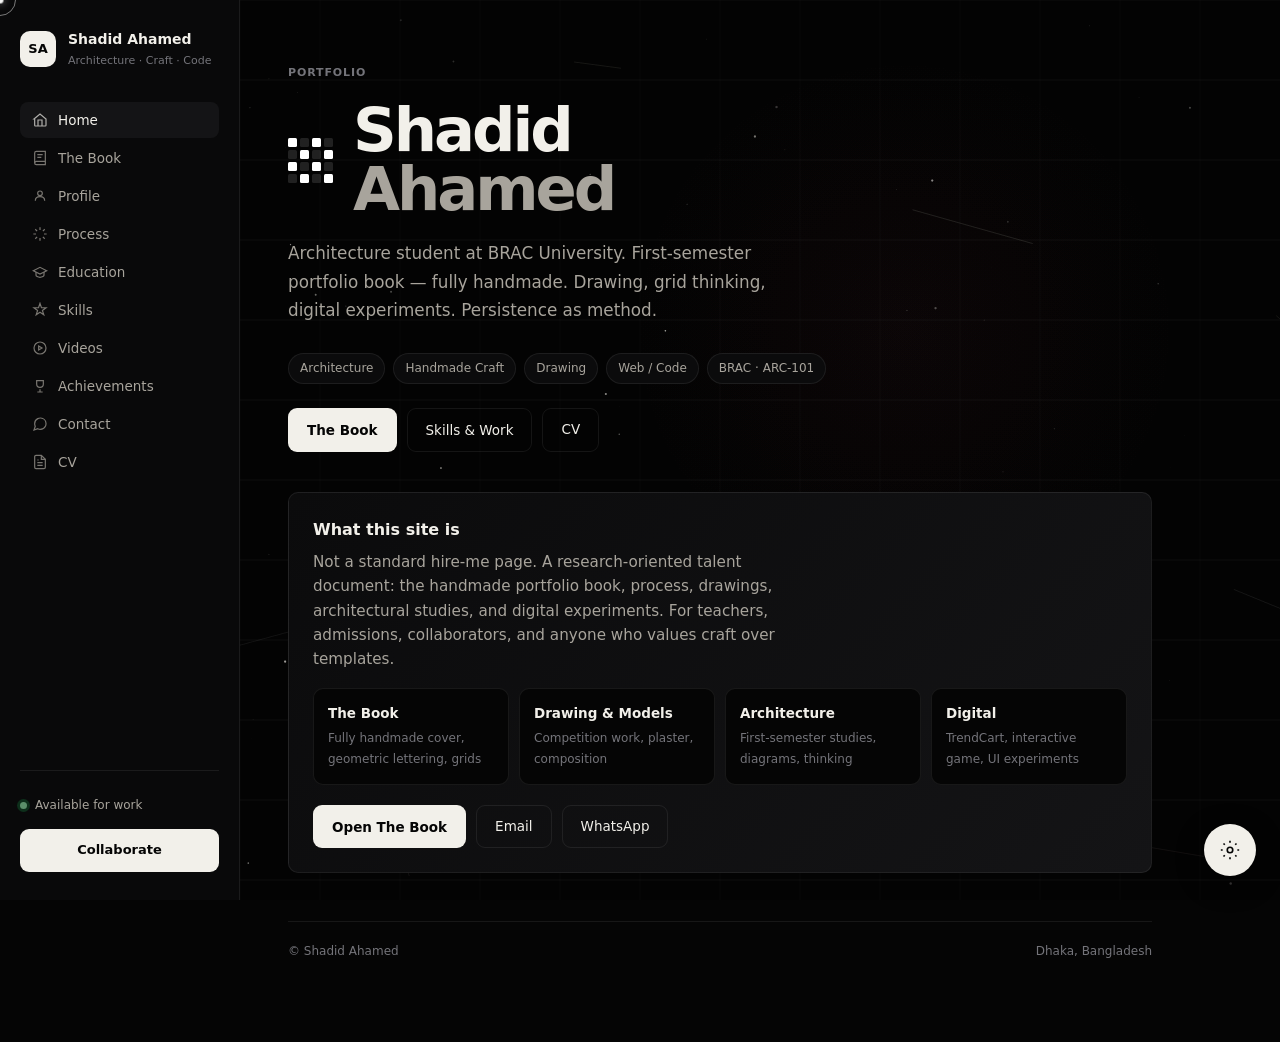
==== index-single.html @ 8596faf6 "Create index-single.html" ====
<!DOCTYPE html>
<html lang="en">
<head>
<meta charset="UTF-8">
<meta name="viewport" content="width=device-width, initial-scale=1.0">
<meta name="description" content="Shadid Ahamed — Architecture student at BRAC University. Handmade first-semester portfolio book, drawing, geometric craft, digital experiments. Research-oriented talent document.">
<meta name="theme-color" content="#050505">
<meta name="author" content="Shadid Ahamed">
<meta name="keywords" content="Shadid Ahamed, Architecture, BRAC University, Portfolio, Handmade, Drawing, ARC-101">
<meta property="og:title" content="Shadid Ahamed — Architecture · Craft · Code">
<meta property="og:description" content="Handmade portfolio book, geometric lettering, architectural studies and digital experiments. First-semester architecture student at BRAC.">
<meta property="og:type" content="website">
<meta property="og:image" content="images/book-01-cover-clean.jpg">
<meta name="twitter:card" content="summary_large_image">
<link rel="icon" href="[data-uri]" type="image/svg+xml">
<link rel="apple-touch-icon" href="[data-uri]">
<title>Shadid Ahamed — Architecture · Craft · Code</title>
<style>
:root {
  --bg: #050505;
  --bg-2: #0b0b0c;
  --bg-3: #141416;
  --border: rgba(242,240,234,0.08);
  --border-hover: rgba(242,240,234,0.18);
  --text: #f2f0ea;
  --muted: #a8a49c;
  --dim: #74747a;
  --green: #5a8f6a;
  --maroon: #6b2c36;
  --maroon-soft: rgba(107,44,54,0.4);
  --silver: #c8c4bc;
  --offwhite: #d8d0c5;
  --radius: 10px;
  --font: "Inter", system-ui, -apple-system, "Segoe UI", Roboto, sans-serif;
  --mono: ui-monospace, "SF Mono", Menlo, Consolas, monospace;
}
*, *::before, *::after { box-sizing: border-box; margin: 0; padding: 0; }
html { scroll-behavior: smooth; }
body {
  font-family: var(--font);
  background: var(--bg);
  color: var(--text);
  line-height: 1.6;
  min-height: 100vh;
  overflow-x: hidden;
  cursor: none;
}
body.touch-device { cursor: auto; }
body.touch-device * { cursor: auto !important; }
a { color: inherit; text-decoration: none; }
img { max-width: 100%; display: block; }
button { font-family: inherit; cursor: pointer; border: none; background: none; color: inherit; }

/* Custom cursor */
.cursor-dot {
  position: fixed; width: 7px; height: 7px;
  background: #fff; border-radius: 50%;
  pointer-events: none; z-index: 99999;
  transform: translate(-50%, -50%);
  transition: width 0.2s, height 0.2s;
  box-shadow: 0 0 8px rgba(255,255,255,0.5);
  mix-blend-mode: difference;
}
.cursor-ring {
  position: fixed; width: 32px; height: 32px;
  border: 1.5px solid rgba(255,255,255,0.65);
  border-radius: 50%;
  pointer-events: none; z-index: 99998;
  transform: translate(-50%, -50%);
  transition: width 0.25s, height 0.25s, opacity 0.25s;
  opacity: 0.7;
}
body.hovering .cursor-dot { width: 12px; height: 12px; }
body.hovering .cursor-ring { width: 48px; height: 48px; opacity: 1; }
body.touch-device .cursor-dot,
body.touch-device .cursor-ring { display: none !important; }

/* Subtle space background */
#space-canvas {
  position: fixed; inset: 0;
  width: 100%; height: 100%;
  z-index: 0; pointer-events: none;
}

.shell {
  position: relative; z-index: 1;
  display: grid;
  grid-template-columns: 240px 1fr;
  min-height: 100vh;
}
@media (max-width: 900px) {
  .shell { grid-template-columns: 1fr; }
}

.sidebar {
  position: sticky; top: 0; height: 100vh;
  padding: 28px 20px;
  border-right: 1px solid var(--border);
  background: rgba(10,10,11,0.95);
  backdrop-filter: blur(12px);
  display: flex; flex-direction: column; z-index: 200;
  pointer-events: auto;
}
.sidebar * { pointer-events: auto; }
@media (max-width: 900px) {
  .sidebar {
    position: fixed; inset: 0 auto 0 0;
    width: min(280px, 85vw);
    transform: translateX(-100%);
    transition: transform 0.3s ease;
    box-shadow: 20px 0 40px rgba(0,0,0,0.4);
  }
  .sidebar.open { transform: translateX(0); }
}
.brand { display: flex; align-items: center; gap: 12px; margin-bottom: 32px; }
.brand-mark {
  width: 36px; height: 36px; border-radius: 10px;
  background: var(--text); color: var(--bg);
  font-weight: 700; font-size: 13px;
  display: flex; align-items: center; justify-content: center;
}
.brand-text { font-size: 14px; font-weight: 600; }
.brand-sub { font-size: 11px; color: var(--dim); margin-top: 2px; }

.nav { display: flex; flex-direction: column; gap: 2px; flex: 1; }
.nav button {
  text-align: left; padding: 10px 12px; border-radius: 8px;
  font-size: 13.5px; color: var(--muted);
  display: flex; align-items: center; gap: 10px;
  transition: background 0.2s, color 0.2s, box-shadow 0.25s;
  cursor: pointer;
  width: 100%;
  pointer-events: auto;
  position: relative;
  z-index: 2;
}
.nav button:hover {
  background: var(--bg-3); color: var(--text);
  box-shadow: 0 0 20px rgba(255,255,255,0.08), inset 0 0 12px rgba(255,255,255,0.03);
}
.nav button.active { background: var(--bg-3); color: var(--text); font-weight: 500; }
.nav button svg { width: 16px; height: 16px; opacity: 0.7; flex-shrink: 0; pointer-events: none; }

.sidebar-footer { margin-top: auto; padding-top: 20px; border-top: 1px solid var(--border); }
.status-pill {
  display: inline-flex; align-items: center; gap: 8px;
  font-size: 12px; color: var(--muted); margin-bottom: 14px;
}
.status-dot {
  width: 7px; height: 7px; border-radius: 50%;
  background: var(--green);
  box-shadow: 0 0 0 3px rgba(34,197,94,0.2);
  animation: pulse 2s infinite;
}
@keyframes pulse {
  0%, 100% { box-shadow: 0 0 0 3px rgba(34,197,94,0.2); }
  50% { box-shadow: 0 0 0 5px rgba(34,197,94,0.1); }
}
.hire-btn {
  display: block; width: 100%; text-align: center;
  padding: 11px 14px; border-radius: 9px;
  background: var(--text); color: var(--bg);
  font-size: 13px; font-weight: 600;
  transition: opacity 0.15s, transform 0.15s;
}
.hire-btn:hover { opacity: 0.9; transform: translateY(-1px); }

.menu-toggle {
  display: none; position: fixed; top: 16px; left: 16px; z-index: 60;
  width: 42px; height: 42px; border-radius: 10px;
  background: var(--bg-2); border: 1px solid var(--border);
  align-items: center; justify-content: center;
}
@media (max-width: 900px) { .menu-toggle { display: flex; } }
.overlay {
  display: none; position: fixed; inset: 0;
  background: rgba(0,0,0,0.5); z-index: 40;
}
.overlay.show { display: block; }

.main {
  min-height: 100vh;
  padding: 40px 48px 80px;
  max-width: 960px;
}
@media (max-width: 900px) { .main { padding: 72px 20px 100px; } }

.view { display: none; animation: fadeIn 0.35s ease; }
.view.active { display: block; }
@keyframes fadeIn {
  from { opacity: 0; transform: translateY(8px); }
  to { opacity: 1; transform: translateY(0); }
}

h1 {
  font-size: clamp(2rem, 5vw, 2.75rem);
  font-weight: 700; letter-spacing: -0.04em;
  line-height: 1.15; margin-bottom: 12px;
}
h2 { font-size: 1.35rem; font-weight: 600; letter-spacing: -0.02em; margin-bottom: 8px; }
h3 { font-size: 1rem; font-weight: 600; margin-bottom: 6px; }
.lead {
  font-size: 1.05rem; color: var(--muted);
  max-width: 520px; margin-bottom: 28px; line-height: 1.7;
}
.section-label {
  font-size: 11px; font-weight: 600; letter-spacing: 0.08em;
  text-transform: uppercase; color: var(--dim); margin-bottom: 20px;
}

.card {
  background: var(--bg-2); border: 1px solid var(--border);
  border-radius: var(--radius); padding: 20px;
  transition: border-color 0.25s, box-shadow 0.25s;
}
.card:hover {
  border-color: var(--border-hover);
  box-shadow: 0 0 24px rgba(255,255,255,0.07), 0 8px 28px rgba(0,0,0,0.4);
}

.btn {
  display: inline-flex; align-items: center; gap: 8px;
  padding: 10px 18px; border-radius: 9px; font-size: 13.5px; font-weight: 500;
  border: 1px solid var(--border); background: transparent; color: var(--text);
  transition: background 0.15s, border-color 0.15s, transform 0.15s;
}
.btn:hover { background: var(--bg-3); border-color: var(--border-hover); }
.btn-primary {
  background: var(--text); color: var(--bg); border-color: transparent; font-weight: 600;
}
.btn-primary:hover { opacity: 0.92; background: var(--text); transform: translateY(-1px); }
.btn-row { display: flex; flex-wrap: wrap; gap: 10px; margin-top: 20px; }

/* HOME — stacked name with squares/grid */
.home-hero { padding-top: 24px; }
.name-block {
  display: grid;
  grid-template-columns: auto 1fr;
  gap: 0 20px;
  align-items: center;
  margin-bottom: 20px;
  max-width: 520px;
}
.name-grid {
  display: grid;
  grid-template-columns: repeat(4, 9px);
  grid-template-rows: repeat(4, 9px);
  gap: 3px;
  flex-shrink: 0;
}
.name-grid span {
  background: rgba(255,255,255,0.12);
  border-radius: 1.5px;
}
.name-grid span.on { background: #fff; }
.name-grid span.mid { background: rgba(255,255,255,0.45); }
.name-stack h1 {
  font-size: clamp(2.6rem, 7vw, 3.8rem);
  font-weight: 800;
  letter-spacing: -0.05em;
  line-height: 0.95;
  margin: 0;
}
.name-stack .line-1 { display: block; }
.name-stack .line-2 {
  display: block;
  color: var(--muted);
  font-weight: 700;
  margin-top: 2px;
}
.home-meta { display: flex; flex-wrap: wrap; gap: 8px; margin-bottom: 24px; }
.chip {
  font-size: 12px; padding: 5px 11px; border-radius: 999px;
  border: 1px solid var(--border); color: var(--muted); background: var(--bg-2);
}
.income-banner {
  margin-top: 40px; padding: 24px; border-radius: var(--radius);
  border: 1px solid var(--border);
  background: linear-gradient(135deg, var(--bg-2), var(--bg-3));
}
.income-banner h3 { margin-bottom: 8px; }
.income-banner p { color: var(--muted); font-size: 0.95rem; margin-bottom: 16px; max-width: 480px; }
.services {
  display: grid; grid-template-columns: repeat(auto-fill, minmax(180px, 1fr));
  gap: 10px; margin-top: 16px;
}
.service-item {
  padding: 14px; border-radius: 10px; border: 1px solid var(--border);
  background: var(--bg); font-size: 13px;
}
.service-item strong { display: block; margin-bottom: 4px; font-size: 13.5px; }
.service-item span { color: var(--dim); font-size: 12px; }

/* Profile */
.profile-layout {
  display: grid; grid-template-columns: 200px 1fr; gap: 36px; align-items: start;
}
@media (max-width: 700px) { .profile-layout { grid-template-columns: 1fr; } }
.avatar {
  width: 180px; aspect-ratio: 1; border-radius: 50%; object-fit: cover;
  border: 2px solid var(--border); background: var(--bg-3);
}
.profile-tags { display: flex; flex-wrap: wrap; gap: 8px; margin: 16px 0; }
.tag {
  font-size: 12px; padding: 4px 10px; border-radius: 6px;
  background: var(--bg-3); color: var(--muted); border: 1px solid var(--border);
}

/* Education — one image each */
.timeline { position: relative; padding-left: 24px; }
.timeline::before {
  content: ""; position: absolute; left: 5px; top: 8px; bottom: 8px;
  width: 1px; background: var(--border);
}
.tl-item { position: relative; margin-bottom: 28px; }
.tl-item::before {
  content: ""; position: absolute; left: -24px; top: 8px;
  width: 11px; height: 11px; border-radius: 50%;
  background: var(--text); border: 2px solid var(--bg);
  box-shadow: 0 0 0 1px var(--border);
}
.tl-card {
  background: var(--bg-2); border: 1px solid var(--border);
  border-radius: var(--radius); padding: 18px 20px;
  display: grid; grid-template-columns: 1fr 140px; gap: 16px; align-items: start;
  transition: border-color 0.25s, box-shadow 0.25s;
}
.tl-card:hover {
  border-color: var(--border-hover);
  box-shadow: 0 0 24px rgba(255,255,255,0.07), 0 10px 30px rgba(0,0,0,0.4);
}
@media (max-width: 560px) {
  .tl-card { grid-template-columns: 1fr; }
}
.tl-card .when { font-size: 12px; color: var(--dim); margin-bottom: 6px; font-family: var(--mono); }
.tl-card .result {
  display: inline-block; margin-top: 8px; font-size: 12px; padding: 3px 9px;
  border-radius: 5px; background: rgba(34,197,94,0.12); color: var(--green);
  border: 1px solid rgba(34,197,94,0.25);
}
.tl-thumb {
  width: 100%; aspect-ratio: 4/3; object-fit: cover; border-radius: 8px;
  border: 1px solid var(--border); cursor: pointer; background: var(--bg-3);
}

/* Skills — light 3D */
.skill-grid {
  display: grid; grid-template-columns: repeat(auto-fill, minmax(220px, 1fr)); gap: 14px;
}
.skill-card {
  background: var(--bg-2); border: 1px solid var(--border);
  border-radius: var(--radius); padding: 18px; cursor: pointer; text-align: left;
  transition: transform 0.3s cubic-bezier(0.23,1,0.32,1), box-shadow 0.3s, border-color 0.2s;
  box-shadow: 0 8px 24px rgba(0,0,0,0.35);
  transform-style: preserve-3d;
}
.skill-card:hover {
  transform: translateY(-6px) rotateX(3deg) rotateY(-2deg);
  border-color: rgba(255,255,255,0.28);
  box-shadow:
    0 18px 40px rgba(0,0,0,0.5),
    0 0 28px rgba(255,255,255,0.1),
    0 0 60px rgba(255,255,255,0.04);
}
.skill-card h3 { font-size: 14px; margin-bottom: 4px; }
.skill-card p { font-size: 12.5px; color: var(--dim); line-height: 1.45; }

/* Modal + slider */
.modal-backdrop {
  position: fixed; inset: 0; background: rgba(0,0,0,0.8); z-index: 100;
  display: none; align-items: flex-start; justify-content: center;
  padding: 40px 20px; overflow-y: auto;
}
.modal-backdrop.open { display: flex; }
.modal {
  background: var(--bg-2); border: 1px solid var(--border);
  border-radius: 14px; max-width: 800px; width: 100%;
  padding: 28px 24px 32px; position: relative;
  animation: fadeIn 0.25s ease;
}
.modal-close {
  position: absolute; top: 14px; right: 14px; width: 36px; height: 36px;
  border-radius: 8px; border: 1px solid var(--border);
  display: flex; align-items: center; justify-content: center;
  font-size: 18px; color: var(--muted);
}
.modal-close:hover { background: var(--bg-3); color: var(--text); }
.modal h2 { padding-right: 40px; margin-bottom: 6px; }
.modal .sub { color: var(--dim); font-size: 13px; margin-bottom: 20px; }

/* Image slider */
.slider-wrap { position: relative; margin-bottom: 20px; }
.slider-track {
  display: flex; gap: 12px; overflow-x: auto; scroll-snap-type: x mandatory;
  padding-bottom: 8px; -webkit-overflow-scrolling: touch;
}
.slider-track::-webkit-scrollbar { height: 4px; }
.slider-track::-webkit-scrollbar-thumb { background: var(--border-hover); border-radius: 2px; }
.slider-item {
  flex: 0 0 min(200px, 70vw); scroll-snap-align: start;
  border-radius: 10px; overflow: hidden; border: 1px solid var(--border);
  cursor: pointer; background: var(--bg-3); aspect-ratio: 1;
  transition: border-color 0.2s, transform 0.2s;
}
.slider-item:hover { border-color: var(--border-hover); transform: scale(1.02); }
.slider-item.active { border-color: #fff; box-shadow: 0 0 0 1px #fff; }
.slider-item img { width: 100%; height: 100%; object-fit: cover; }

/* Detail: image left, text right */
.detail-split {
  display: grid; grid-template-columns: 1.2fr 1fr; gap: 20px; align-items: start;
  margin-top: 8px;
}
@media (max-width: 640px) {
  .detail-split { grid-template-columns: 1fr; }
}
.detail-img {
  border-radius: 12px; overflow: hidden; border: 1px solid var(--border);
  background: #000; aspect-ratio: 4/3;
}
.detail-img img { width: 100%; height: 100%; object-fit: contain; }
.detail-box {
  background: var(--bg); border: 1px solid var(--border);
  border-radius: 12px; padding: 18px 20px;
}
.detail-box h3 { font-size: 1.15rem; margin-bottom: 10px; }
.detail-box p { color: var(--muted); font-size: 0.92rem; line-height: 1.65; }

.writer-block { margin-bottom: 22px; padding-bottom: 18px; border-bottom: 1px solid var(--border); }
.writer-block:last-child { border-bottom: none; }
.writer-block h3 { font-size: 15px; margin-bottom: 8px; }
.writer-block ul { list-style: none; }
.writer-block li {
  font-size: 13.5px; color: var(--muted); padding-left: 14px;
  position: relative; margin-bottom: 4px;
}
.writer-block li::before { content: "–"; position: absolute; left: 0; color: var(--dim); }
.writer-note { font-size: 12.5px; color: var(--dim); font-style: italic; margin-top: 8px; }

/* Videos */
.video-grid {
  display: grid; grid-template-columns: repeat(auto-fill, minmax(280px, 1fr)); gap: 16px;
}
.video-card {
  background: var(--bg-2); border: 1px solid var(--border);
  border-radius: var(--radius); overflow: hidden;
}
.video-card .embed { aspect-ratio: 16/9; background: #000; }
.video-card iframe { width: 100%; height: 100%; border: 0; }
.video-card .info { padding: 14px 16px; }
.video-card h3 { font-size: 14px; margin-bottom: 8px; }

/* Achievements */
.ach-list { display: flex; flex-direction: column; gap: 10px; }
.ach-row {
  display: flex; align-items: center; gap: 14px;
  padding: 12px 14px; background: var(--bg-2);
  border: 1px solid var(--border); border-radius: 10px;
  transition: border-color 0.2s;
}
.ach-row:hover { border-color: var(--border-hover); }
.ach-thumb {
  width: 48px; height: 48px; border-radius: 8px; object-fit: cover;
  background: var(--bg-3); border: 1px solid var(--border); flex-shrink: 0;
}
.ach-row .name { flex: 1; font-size: 13.5px; }
.ach-row a {
  font-size: 12px; padding: 6px 12px; border-radius: 6px;
  border: 1px solid var(--border); color: var(--muted);
}
.ach-row a:hover { color: var(--text); border-color: var(--border-hover); }

/* Contact */
.contact-grid {
  display: grid; grid-template-columns: repeat(auto-fill, minmax(140px, 1fr));
  gap: 10px; margin-bottom: 32px;
}
.contact-link {
  display: flex; flex-direction: column; align-items: center; gap: 8px;
  padding: 18px 12px; background: var(--bg-2); border: 1px solid var(--border);
  border-radius: var(--radius); font-size: 12px; color: var(--muted);
  transition: border-color 0.2s, color 0.2s, transform 0.2s;
}
.contact-link:hover {
  border-color: var(--border-hover); color: var(--text); transform: translateY(-2px);
  box-shadow: 0 0 22px rgba(255,255,255,0.1), 0 8px 24px rgba(0,0,0,0.4);
}
.contact-link svg { width: 24px; height: 24px; }
.map-box {
  margin-top: 24px; border-radius: var(--radius); overflow: hidden;
  border: 1px solid var(--border); height: 260px; background: var(--bg-3);
}
.map-box iframe { width: 100%; height: 100%; border: 0; filter: grayscale(0.8) contrast(1.05); }

.cv-box {
  text-align: center; padding: 48px 24px; background: var(--bg-2);
  border: 1px solid var(--border); border-radius: var(--radius); max-width: 480px;
}
.cv-box p { color: var(--muted); margin: 12px 0 24px; }

.lightbox {
  position: fixed; inset: 0; z-index: 200; background: rgba(5,5,5,0.94);
  display: none; align-items: center; justify-content: center; padding: 24px;
  backdrop-filter: blur(8px);
}
.lightbox.open { display: flex; }
.lightbox-inner {
  max-width: 960px; width: 100%; background: var(--bg-2);
  border: 1px solid var(--border); border-radius: 14px; overflow: hidden;
  display: grid; grid-template-columns: 1.35fr 1fr; max-height: 90vh;
}
@media (max-width: 720px) {
  .lightbox-inner { grid-template-columns: 1fr; max-height: 92vh; overflow-y: auto; }
}
.lightbox-img-wrap {
  background: #000; display: flex; align-items: center; justify-content: center;
  min-height: 280px;
}
.lightbox img { max-width: 100%; max-height: 78vh; object-fit: contain; }
.lightbox-meta {
  padding: 24px 22px; display: flex; flex-direction: column; gap: 12px;
  border-left: 1px solid var(--border);
}
@media (max-width: 720px) { .lightbox-meta { border-left: none; border-top: 1px solid var(--border); } }
.lightbox-meta .proj-num { font-size: 11px; letter-spacing: 0.1em; text-transform: uppercase; color: var(--dim); }
.lightbox-meta h3 { font-size: 1.2rem; font-weight: 600; letter-spacing: -0.02em; margin: 0; }
.lightbox-meta p { font-size: 13.5px; color: var(--muted); line-height: 1.65; white-space: pre-line; margin: 0; }
.lightbox-meta .meta-row { font-size: 12.5px; color: var(--dim); }
.lightbox-meta .meta-row strong { color: var(--offwhite); font-weight: 500; }
.lb-close {
  position: absolute; top: 18px; right: 18px; width: 42px; height: 42px;
  border-radius: 10px; border: 1px solid var(--border); background: var(--bg-2);
  color: var(--text); font-size: 20px; display: flex; align-items: center; justify-content: center; z-index: 5;
}
.lb-close:hover { background: var(--bg-3); }

.ai-fab {
  position: fixed; bottom: 24px; right: 24px; width: 52px; height: 52px;
  border-radius: 50%; background: var(--text); color: var(--bg);
  display: flex; align-items: center; justify-content: center; z-index: 80;
  box-shadow: 0 8px 28px rgba(0,0,0,0.45); transition: transform 0.2s;
}
.ai-fab:hover { transform: scale(1.06); }
.ai-fab svg { width: 22px; height: 22px; }
.ai-panel {
  position: fixed; bottom: 88px; right: 24px;
  width: min(380px, calc(100vw - 32px)); height: min(480px, calc(100vh - 120px));
  background: var(--bg-2); border: 1px solid var(--border); border-radius: 14px;
  z-index: 90; display: none; flex-direction: column; overflow: hidden;
  box-shadow: 0 24px 60px rgba(0,0,0,0.5);
}
.ai-panel.open { display: flex; }
.ai-head {
  padding: 12px 14px; border-bottom: 1px solid var(--border);
  display: flex; align-items: center; justify-content: space-between; font-size: 13px;
}
.ai-head .st { display: flex; align-items: center; gap: 8px; color: var(--muted); }
.ai-head .st-dot { width: 6px; height: 6px; border-radius: 50%; background: var(--green); }
.ai-msgs { flex: 1; overflow-y: auto; padding: 14px; display: flex; flex-direction: column; gap: 10px; }
.ai-msg { max-width: 88%; padding: 9px 12px; border-radius: 10px; font-size: 13px; line-height: 1.5; }
.ai-msg.bot { background: var(--bg-3); border: 1px solid var(--border); align-self: flex-start; }
.ai-msg.user { background: rgba(255,255,255,0.06); align-self: flex-end; color: var(--muted); }
.ai-input-row { padding: 10px 12px; border-top: 1px solid var(--border); display: flex; gap: 8px; }
.ai-input-row input {
  flex: 1; background: var(--bg); border: 1px solid var(--border); border-radius: 8px;
  padding: 9px 12px; color: var(--text); font-size: 13px; outline: none;
}
.ai-input-row input:focus { border-color: var(--border-hover); }
.ai-input-row button {
  width: 36px; height: 36px; border-radius: 8px; background: var(--bg-3);
  border: 1px solid var(--border); display: flex; align-items: center; justify-content: center;
}

.footer-note {
  margin-top: 48px; padding-top: 20px; border-top: 1px solid var(--border);
  font-size: 12px; color: var(--dim); display: flex; flex-wrap: wrap; gap: 12px 20px;
  justify-content: space-between;
}
.book-hero-grid { display: grid; grid-template-columns: 1.1fr 1fr; gap: 28px; margin: 32px 0 40px; align-items: start; }
@media (max-width: 700px) {
  .book-hero-grid { grid-template-columns: 1fr; }
}
.slider-item.active { border-color: rgba(255,255,255,0.55); box-shadow: 0 0 0 1px rgba(255,255,255,0.25); }
</style>
</head>
<body>

<canvas id="space-canvas" aria-hidden="true"></canvas>
<div class="cursor-dot" id="cursor-dot"></div>
<div class="cursor-ring" id="cursor-ring"></div>

<button class="menu-toggle" id="menu-toggle" aria-label="Menu">
  <svg width="20" height="20" viewBox="0 0 24 24" fill="none" stroke="currentColor" stroke-width="2"><path d="M4 6h16M4 12h16M4 18h16"/></svg>
</button>
<div class="overlay" id="overlay"></div>

<div class="shell">
  <aside class="sidebar" id="sidebar">
    <div class="brand">
      <div class="brand-mark">SA</div>
      <div>
        <div class="brand-text">Shadid Ahamed</div>
        <div class="brand-sub">Architecture · Craft · Code</div>
      </div>
    </div>
    <nav class="nav" id="nav">
      <button type="button" data-view="home" class="active" onclick="showView('home')"><svg viewBox="0 0 24 24" fill="none" stroke="currentColor" stroke-width="1.8"><path d="M3 10.5L12 3l9 7.5V20a1 1 0 01-1 1H5a1 1 0 01-1-1V10.5z"/><path d="M9 21V12h6v9"/></svg> Home</button>
      <button type="button" data-view="book" onclick="showView('book')"><svg viewBox="0 0 24 24" fill="none" stroke="currentColor" stroke-width="1.8"><path d="M4 19.5A2.5 2.5 0 016.5 17H20"/><path d="M6.5 2H20v20H6.5A2.5 2.5 0 014 19.5v-15A2.5 2.5 0 016.5 2z"/><path d="M8 7h8M8 11h6"/></svg> The Book</button>
      <button type="button" data-view="profile" onclick="showView('profile')"><svg viewBox="0 0 24 24" fill="none" stroke="currentColor" stroke-width="1.8"><circle cx="12" cy="8" r="3.5"/><path d="M5 19c0-3.5 3-6 7-6s7 2.5 7 6"/></svg> Profile</button>
      <button type="button" data-view="process" onclick="showView('process')"><svg viewBox="0 0 24 24" fill="none" stroke="currentColor" stroke-width="1.8"><path d="M12 2v4M12 18v4M4.9 4.9l2.8 2.8M16.3 16.3l2.8 2.8M2 12h4M18 12h4M4.9 19.1l2.8-2.8M16.3 7.7l2.8-2.8"/></svg> Process</button>
      <button type="button" data-view="education" onclick="showView('education')"><svg viewBox="0 0 24 24" fill="none" stroke="currentColor" stroke-width="1.8"><path d="M22 10L12 5 2 10l10 5 10-5z"/><path d="M6 12v5c0 1 2.5 3 6 3s6-2 6-3v-5"/></svg> Education</button>
      <button type="button" data-view="skills" onclick="showView('skills')"><svg viewBox="0 0 24 24" fill="none" stroke="currentColor" stroke-width="1.8"><path d="M12 2l2.2 6.6H21l-5.4 4 2.1 6.5L12 15.4 6.3 19.1 8.4 12.6 3 8.6h6.8z"/></svg> Skills</button>
      <button type="button" data-view="videos" onclick="showView('videos')"><svg viewBox="0 0 24 24" fill="none" stroke="currentColor" stroke-width="1.8"><circle cx="12" cy="12" r="9"/><path d="M10 9l5 3-5 3V9z"/></svg> Videos</button>
      <button type="button" data-view="achievements" onclick="showView('achievements')"><svg viewBox="0 0 24 24" fill="none" stroke="currentColor" stroke-width="1.8"><path d="M8 21h8M12 17v4M7 4h10v5a5 5 0 01-10 0V4z"/></svg> Achievements</button>
      <button type="button" data-view="contact" onclick="showView('contact')"><svg viewBox="0 0 24 24" fill="none" stroke="currentColor" stroke-width="1.8"><path d="M21 11.5a8.4 8.4 0 01-.9 3.8 8.5 8.5 0 01-7.6 4.7 8.4 8.4 0 01-3.8-.9L3 21l1.9-5.7a8.4 8.4 0 01-.9-3.8 8.5 8.5 0 014.7-7.6 8.4 8.4 0 013.8-.9h.5a8.5 8.5 0 018 8v.5z"/></svg> Contact</button>
      <button type="button" data-view="cv" onclick="showView('cv')"><svg viewBox="0 0 24 24" fill="none" stroke="currentColor" stroke-width="1.8"><path d="M14 2H6a2 2 0 00-2 2v16a2 2 0 002 2h12a2 2 0 002-2V8z"/><path d="M14 2v6h6M16 13H8M16 17H8M10 9H8"/></svg> CV</button>
    </nav>
    <div class="sidebar-footer">
      <div class="status-pill"><span class="status-dot"></span> Available for work</div>
      <a class="hire-btn" href="#contact" data-view="contact" onclick="event.preventDefault();showView('contact')">Collaborate</a>
    </div>
  </aside>

  <main class="main">

    <section class="view active" id="view-home">
      <div class="home-hero">
        <p class="section-label">Portfolio</p>
        <div class="name-block">
          <div class="name-grid" aria-hidden="true" title="Squares and Grid">
            <span class="on"></span><span></span><span class="on"></span><span></span>
            <span></span><span class="on"></span><span></span><span class="on"></span>
            <span class="on"></span><span></span><span class="on"></span><span></span>
            <span></span><span class="on"></span><span></span><span class="on"></span>
          </div>
          <div class="name-stack">
            <h1><span class="line-1">Shadid</span><span class="line-2">Ahamed</span></h1>
          </div>
        </div>
        <p class="lead">Architecture student at BRAC University. First-semester portfolio book — fully handmade. Drawing, grid thinking, digital experiments. Persistence as method.</p>
        <div class="home-meta">
          <span class="chip">Architecture</span>
          <span class="chip">Handmade Craft</span>
          <span class="chip">Drawing</span>
          <span class="chip">Web / Code</span>
          <span class="chip">BRAC · ARC-101</span>
        </div>
        <div class="btn-row">
          <button class="btn btn-primary" data-view="book" onclick="showView('book')">The Book</button>
          <button class="btn" data-view="skills" onclick="showView('skills')">Skills &amp; Work</button>
          <a class="btn" href="https://drive.google.com/file/d/1pFIeAtxJgmMUcLbubDZjb6CgWmaHVTQV/view?usp=drive_link" target="_blank" rel="noopener">CV</a>
        </div>
      </div>
      <div class="income-banner">
        <h3>What this site is</h3>
        <p>Not a standard hire-me page. A research-oriented talent document: the handmade portfolio book, process, drawings, architectural studies, and digital experiments. For teachers, admissions, collaborators, and anyone who values craft over templates.</p>
        <div class="services">
          <div class="service-item"><strong>The Book</strong><span>Fully handmade cover, geometric lettering, grids</span></div>
          <div class="service-item"><strong>Drawing &amp; Models</strong><span>Competition work, plaster, composition</span></div>
          <div class="service-item"><strong>Architecture</strong><span>First-semester studies, diagrams, thinking</span></div>
          <div class="service-item"><strong>Digital</strong><span>TrendCart, interactive game, UI experiments</span></div>
        </div>
        <div class="btn-row">
          <button class="btn btn-primary" data-view="book" onclick="showView('book')">Open The Book</button>
          <a class="btn" href="mailto:shadidahamed.matashome05m@gmail.com">Email</a>
          <a class="btn" href="https://wa.me/8801326162684" target="_blank" rel="noopener">WhatsApp</a>
        </div>
      </div>
      <div class="footer-note"><span>© Shadid Ahamed</span><span>Dhaka, Bangladesh</span></div>
    </section>

    <section class="view" id="view-book">
      <p class="section-label">02 · Flagship · ARC-101 · Summer 2026</p>
      <h1>The Book</h1>
      <p class="lead" style="max-width:580px;">A first-semester portfolio constructed entirely by hand. Black mount / Swiss board, pen hatching, geometric lettering, checkerboard binding. No computer. This object is the clearest statement of how I think: control, grid, contrast, material honesty.</p>

      <!-- Cinematic main stage -->
      <div id="book-stage" class="book-stage card" style="padding:0;overflow:hidden;margin:28px 0 18px;position:relative;cursor:pointer;">
        <img id="book-stage-img" src="images/book-01-cover-clean.jpg" alt="Portfolio book" style="width:100%;aspect-ratio:16/9;object-fit:cover;transition:opacity 0.7s ease;">
        <div style="position:absolute;bottom:0;left:0;right:0;padding:18px 20px;background:linear-gradient(transparent,rgba(5,5,5,0.85));display:flex;justify-content:space-between;align-items:flex-end;">
          <div>
            <div id="book-stage-label" style="font-size:11px;letter-spacing:0.08em;text-transform:uppercase;color:var(--dim);margin-bottom:4px;">01 / 05</div>
            <div id="book-stage-title" style="font-size:15px;font-weight:600;">Cover — geometric PORTFOLIO</div>
          </div>
          <div style="font-size:12px;color:var(--dim);">Click to open full view</div>
        </div>
      </div>

      <!-- Thumbnail strip (no permanent description under) -->
      <div class="book-slider-wrap" style="position:relative;margin-bottom:8px;">
        <div id="book-track" class="slider-track" style="gap:10px;"></div>
      </div>
      <p style="font-size:12px;color:var(--dim);margin-top:6px;">Auto-advances slowly. Hover to pause. Click any frame or the stage for the immersive project view. Esc or × to close.</p>

      <div class="card" style="margin-top:32px;">
        <h3 style="margin-bottom:10px;">Material &amp; method</h3>
        <p style="color:var(--muted);font-size:0.92rem;line-height:1.7;margin-bottom:12px;">The cover is the thesis. PORTFOLIO is not set in a normal typeface — it is constructed from geometric blocks, hatching, voids and overlapping planes. Left edge carries the white-black checker that continues the structural language into the binding. Name, roll number and ARC-101 sit in a clear secondary hierarchy.</p>
        <div style="display:flex;flex-wrap:wrap;gap:8px;">
          <span class="tag">Swiss board / black mount</span>
          <span class="tag">Hand hatching</span>
          <span class="tag">Geometric lettering</span>
          <span class="tag">Checker structure</span>
          <span class="tag">Burgundy accent</span>
          <span class="tag">No digital tools</span>
        </div>
      </div>
    </section>

    <section class="view" id="view-profile">
      <p class="section-label">About</p>
      <h1>Profile</h1>
      <div class="profile-layout" style="margin-top:28px;">
        <img class="avatar" src="image/Heroimage.png" alt="Shadid Ahamed" onerror="this.src='data:image/svg+xml,%3Csvg xmlns=%22http://www.w3.org/2000/svg%22 width=%22200%22 height=%22200%22%3E%3Crect fill=%22%2318181b%22 width=%22200%22 height=%22200%22/%3E%3Ctext fill=%22%23a1a1aa%22 x=%2250%25%22 y=%2250%25%22 text-anchor=%22middle%22 dy=%22.3em%22 font-size=%2224%22%3ESA%3C/text%3E%3C/svg%3E'">
        <div>
          <h2>Shadid Ahamed</h2>
          <p style="color:var(--muted);font-size:14px;margin-bottom:12px;">BRAC University · Architecture · Role 1000061008 · Batch Summer 2026 · First semester (ARC 101)</p>
          <div class="profile-tags">
            <span class="tag">Architecture</span>
            <span class="tag">Handmade Craft</span>
            <span class="tag">Drawing</span>
            <span class="tag">Web / Code</span>
            <span class="tag">Persistence</span>
          </div>
          <p style="color:var(--muted);font-size:0.95rem;line-height:1.75;margin-bottom:14px;">
            First-semester architecture student at BRAC. The physical portfolio book is handmade end-to-end — geometric lettering, hatching, grids, checker structure. I also draw, build models, and write code (sites and interactive work). The through-line is persistence: keep making under pressure, treat the hard chapter as the current one, rise high enough that noise cannot reach.
          </p>
          <p style="color:var(--dim);font-size:0.9rem;line-height:1.6;">
            Projected path toward later years. Based in Paltan, Dhaka. Open for research, admission conversations, collaboration, and serious craft.
          </p>
        </div>
      </div>
    </section>

    <section class="view" id="view-process">
      <p class="section-label">03 · Method</p>
      <h1>Process / Persistence</h1>
      <p class="lead" style="max-width:560px;">Some things did not happen the way I expected. Some decisions were mine. Some outcomes were outside my control. I learned from the work, the mistakes and the setbacks, and kept building.</p>
      <div class="card" style="margin-top:24px;max-width:640px;">
        <p style="color:var(--muted);font-size:0.95rem;line-height:1.75;margin-bottom:14px;">
          The public record is not a list of wounds. It is the response: the handmade book, the drawings, the models, the sites, the games, the continuous practice. Architecture taught structure. Drawing taught attention. Code taught systems. The through-line is the same — stay in the work.
        </p>
        <p style="color:var(--dim);font-size:0.9rem;line-height:1.65;">
          “Lage Raho.” Keep going. Rise high enough that the noise cannot reach. That is the method, not a slogan.
        </p>
      </div>
    </section>

    <section class="view" id="view-education">
      <p class="section-label">07 · Path</p>
      <h1>Education</h1>
      <p class="lead">School → College → Architecture · with a clear computing direction</p>
      <div class="timeline">
        <div class="tl-item">
          <div class="tl-card">
            <div>
              <div class="when">2013 – 2023</div>
              <h3>Motijheel Ideal School and College</h3>
              <p style="color:var(--muted);font-size:14px;">Class 1–10 · Science · Motijheel, Dhaka</p>
              <span class="result">SSC GPA 5.00 · Golden A+</span>
              <div style="margin-top:12px;"><a class="btn" href="https://www.google.com/maps/search/Motijheel+Ideal+School+and+College+Dhaka" target="_blank" rel="noopener">Maps</a></div>
            </div>
            <img class="tl-thumb" src="image/school1.jpg" alt="Motijheel Ideal" onclick="openLb(this.src,'Motijheel Ideal','School campus')" onerror="this.src='data:image/svg+xml,%3Csvg xmlns=%22http://www.w3.org/2000/svg%22 width=%22140%22 height=%22105%22%3E%3Crect fill=%22%2318181b%22 width=%22140%22 height=%22105%22/%3E%3Ctext fill=%22%2371717a%22 x=%2250%25%22 y=%2250%25%22 text-anchor=%22middle%22 dy=%22.3em%22 font-size=%2211%22%3ESchool%3C/text%3E%3C/svg%3E'">
          </div>
        </div>
        <div class="tl-item">
          <div class="tl-card">
            <div>
              <div class="when">2023 – 2025</div>
              <h3>Notre Dame College</h3>
              <p style="color:var(--muted);font-size:14px;">HSC 2025 · Science · Group 1 · Roll 20 · College Roll 125019</p>
              <span class="result">HSC GPA 5.00 · Golden A+</span>
            </div>
            <img class="tl-thumb" src="image/college1.jpg" alt="Notre Dame College" onclick="openLb(this.src,'Notre Dame College','College campus')" onerror="this.src='data:image/svg+xml,%3Csvg xmlns=%22http://www.w3.org/2000/svg%22 width=%22140%22 height=%22105%22%3E%3Crect fill=%22%2318181b%22 width=%22140%22 height=%22105%22/%3E%3Ctext fill=%22%2371717a%22 x=%2250%25%22 y=%2250%25%22 text-anchor=%22middle%22 dy=%22.3em%22 font-size=%2211%22%3ECollege%3C/text%3E%3C/svg%3E'">
          </div>
        </div>
        <div class="tl-item">
          <div class="tl-card">
            <div>
              <div class="when">2026 – present</div>
              <h3>BRAC University</h3>
              <p style="color:var(--muted);font-size:14px;">Architecture · First semester · ARC 101 · Role 1000061008 · Batch Summer 2026</p>
              <p style="color:var(--dim);font-size:13px;margin-top:8px;">Exploring shift toward CSE. Expected / potential graduation: 2032.</p>
            </div>
            <img class="tl-thumb" src="image/uni1.jpg" alt="BRAC University" onclick="openLb(this.src,'BRAC University','Campus')" onerror="this.src='data:image/svg+xml,%3Csvg xmlns=%22http://www.w3.org/2000/svg%22 width=%22140%22 height=%22105%22%3E%3Crect fill=%22%2318181b%22 width=%22140%22 height=%22105%22/%3E%3Ctext fill=%22%2371717a%22 x=%2250%25%22 y=%2250%25%22 text-anchor=%22middle%22 dy=%22.3em%22 font-size=%2211%22%3EUniversity%3C/text%3E%3C/svg%3E'">
          </div>
        </div>
      </div>
    </section>

    <section class="view" id="view-skills">
      <p class="section-label">Capabilities</p>
      <h1>Skills</h1>
      <p class="lead">Open a category for drawings, design, web work, videos, or reading.</p>
      <div class="skill-grid" id="skill-grid"></div>
    </section>

    <section class="view" id="view-videos">
      <p class="section-label">Media</p>
      <h1>Videos</h1>
      <p class="lead">English language project videos.</p>
      <div class="video-grid" id="video-grid"></div>
    </section>

    <section class="view" id="view-achievements">
      <p class="section-label">Recognition</p>
      <h1>Achievements</h1>
      <p class="lead">Certificates and competition results. View-only Drive links.</p>
      <div class="ach-list" id="ach-list"></div>
      <p style="margin-top:16px;font-size:12px;color:var(--dim);">Viewing only. Screenshots cannot be fully blocked by a website.</p>
    </section>

    <section class="view" id="view-contact">
      <p class="section-label">Reach out</p>
      <h1>Contact</h1>
      <p class="lead">Prefer email or WhatsApp for project inquiries.</p>
      <div class="contact-grid" id="contact-grid"></div>
      <div class="card" style="max-width:520px;">
        <h3>Location</h3>
        <p style="color:var(--muted);font-size:14px;margin:8px 0 14px;">17 No. [15×17] Bazar, Flat 24, Paltan area, Dhaka, Bangladesh</p>
        <div class="map-box">
          <iframe src="https://maps.google.com/maps?q=Paltan+Dhaka+Bangladesh&t=&z=15&ie=UTF8&iwloc=&output=embed" loading="lazy" title="Map"></iframe>
        </div>
      </div>
      <p style="margin-top:24px;font-size:13px;color:var(--dim);">Currently preparing a personal portfolio book.</p>
    </section>

    <section class="view" id="view-cv">
      <p class="section-label">Resume</p>
      <h1>Curriculum Vitae</h1>
      <div class="cv-box" style="margin-top:28px;">
        <h2>Download or view online</h2>
        <p>Latest CV on Google Drive.</p>
        <div class="btn-row" style="justify-content:center;">
          <a class="btn btn-primary" href="https://drive.google.com/file/d/1pFIeAtxJgmMUcLbubDZjb6CgWmaHVTQV/view?usp=drive_link" target="_blank" rel="noopener">View CV</a>
          <a class="btn" href="https://drive.google.com/uc?export=download&id=1pFIeAtxJgmMUcLbubDZjb6CgWmaHVTQV" target="_blank" rel="noopener">Download</a>
        </div>
      </div>
    </section>

  </main>
</div>

<div class="modal-backdrop" id="skill-modal">
  <div class="modal">
    <button class="modal-close" id="skill-modal-close" aria-label="Close">×</button>
    <h2 id="sm-title"></h2>
    <p class="sub" id="sm-sub"></p>
    <div id="sm-body"></div>
  </div>
</div>

<div class="lightbox" id="lightbox">
  <button class="lb-close" id="lb-close" aria-label="Close">×</button>
  <div class="lightbox-inner">
    <div class="lightbox-img-wrap">
      <img id="lb-img" src="" alt="">
    </div>
    <div class="lightbox-meta">
      <div class="proj-num" id="lb-num">PROJECT</div>
      <h3 id="lb-title"></h3>
      <p id="lb-desc"></p>
      <div class="meta-row" id="lb-extra"></div>
    </div>
  </div>
</div>

<button class="ai-fab" id="ai-fab" aria-label="Assistant">
  <svg viewBox="0 0 24 24" fill="none" stroke="currentColor" stroke-width="1.8"><circle cx="12" cy="12" r="3"/><path d="M12 2v2M12 20v2M4.9 4.9l1.4 1.4M17.7 17.7l1.4 1.4M2 12h2M20 12h2M4.9 19.1l1.4-1.4M17.7 6.3l1.4-1.4"/></svg>
</button>
<div class="ai-panel" id="ai-panel">
  <div class="ai-head">
    <div class="st"><span class="st-dot"></span> <span id="ai-status">Ready</span></div>
    <div>
      <button type="button" id="ai-clear" style="font-size:12px;color:var(--dim);margin-right:8px;">Clear</button>
      <button type="button" id="ai-close" style="font-size:14px;color:var(--dim);">✕</button>
    </div>
  </div>
  <div class="ai-msgs" id="ai-msgs"></div>
  <div class="ai-input-row">
    <input type="text" id="ai-input" placeholder="Ask about Shadid…" aria-label="Message">
    <button type="button" id="ai-send">→</button>
  </div>
</div>

<script>
const DATA = {
  book: [
    { t: "Cover — geometric PORTFOLIO", i: "images/book-01-cover-clean.jpg", d: "Black base, silver/white hatching, deep maroon accents. PORTFOLIO is not set in ordinary type — it is constructed from geometric blocks, textures, overlapping planes and controlled voids. Left edge carries the structural checker that continues into the binding.", material: "Swiss board / black mount · pen hatching · hand lettering", concept: "Control, grid, contrast, material honesty. The cover is the thesis." },
    { t: "Logo close-up", i: "images/book-02-logo.jpg", d: "Detail of the hatched geometric monogram. Overlapping planes, directional line work, intentional texture density. This is the design sense made visible at close range.", material: "Pen on black mount · layered hatching", concept: "Letters as architectural objects — mass, void, intersection." },
    { t: "Held in hand", i: "images/book-03-held-clean.jpg", d: "Scale and material presence. The object has weight and edge. Checker binding visible. Fully handmade for ARC-101, Summer 2026.", material: "Hand-bound · Swiss board · black mount", concept: "Physical proof of process over template." },
    { t: "Side profile", i: "images/book-04-side.jpg", d: "Thickness, binding, and the quiet physicality of a first-semester portfolio book made entirely by hand. No digital production shortcuts.", material: "Layered board · hand construction", concept: "Object as evidence of time and attention." },
    { t: "Checker structure", i: "images/book-05-checker.jpg", d: "The white-black checker is not decoration. It continues the grid language that runs through the lettering and the thinking — structure made visible at the edge.", material: "Painted / applied checker on edge", concept: "Grid as continuous language, not applied ornament." }
  ],
  contacts: [
    { label: "Email", url: "mailto:shadidahamed.matashome05m@gmail.com", icon: "mail" },
    { label: "GitHub", url: "https://github.com/shadidahamed", icon: "github" },
    { label: "LinkedIn", url: "https://www.linkedin.com/in/shadid-ahamed-41a0703b2/", icon: "linkedin" },
    { label: "Instagram", url: "https://www.instagram.com/shade_ed25", icon: "instagram" },
    { label: "Facebook", url: "https://www.facebook.com/share/1C2KcQfwvn/", icon: "facebook" },
    { label: "WhatsApp", url: "https://wa.me/8801326162684", icon: "whatsapp" },
    { label: "YouTube", url: "https://www.youtube.com/@ShadidAhamed", icon: "youtube" },
    { label: "X", url: "https://x.com/ShadidAhamed", icon: "x" },
    { label: "Pinterest", url: "https://pin.it/4Z5y34R2T", icon: "pinterest" },
    { label: "Reddit", url: "https://www.reddit.com/user/Shade_ed25", icon: "reddit" }
  ],
  digital: [
    { title: "TrendCart", desc: "E-commerce frontend — modern shopping UI.", links: [{ t: "Live demo", u: "https://shadidahamed.github.io/trendcart/" }] },
    { title: "Office Engine / Shadid's Game", desc: "Interactive web game in HTML, CSS & JavaScript.", links: [{ t: "Play the game", u: "https://shadidahamed.github.io/Shadid-s-game/" }] },
    { title: "Task Tracker", desc: "Simple productivity tool. Link to be added.", links: [] }
  ],
  drawings: [
    { t: "Sketch 1", i: "image/IMG scetch 1.jpg", d: "Hand drawing study." },
    { t: "Sketch 2", i: "image/image sketch 1.jpg", d: "Composition study." },
    { t: "Sketch 3", i: "image/image sketch 2.jpg", d: "Line work." },
    { t: "iPad study", i: "image/image ipad 1.png", d: "Digital sketch." },
    { t: "Colour study", i: "image/image colour 1.jpg", d: "Colour exploration." },
    { t: "PC study", i: "image/image pc 1.png", d: "Digital composition." },
    { t: "Sketch 4", i: "image/image sketch 3.jpg", d: "Freehand study." }
  ],
  arch: [
    { t: "Lory Lift", i: "image/lorylift1.jpg", d: "Plaster-of-paris model studies." },
    { t: "Squares and Grid", i: "image/squares.jpg", d: "Grid composition study." },
    { t: "Line Signature", i: "image/lines1.jpg", d: "Black-and-white line work." },
    { t: "Interlock", i: "image/interlock1.jpg", d: "Top, axonometric, side views." },
    { t: "Pavilion", i: "image/pavilion.jpg", d: "Pavilion design study." },
    { t: "Cutouts", i: "image/cutouts.jpg", d: "Section and prism cutouts." },
    { t: "Mosque work", i: "image/mosque.jpg", d: "Collaborative / in-progress studies." }
  ],
  videos: [
    { title: "Modifiers English", url: "https://youtu.be/MCj4pNiJR_Q?si=pOBr9xrs4MTIZYPS", embed: "https://www.youtube.com/embed/MCj4pNiJR_Q" },
    { title: "Connectors English", url: "https://youtu.be/K29JNurQr9c?si=WhIaSmjzuS6xFA1I", embed: "https://www.youtube.com/embed/K29JNurQr9c" },
    { title: "Subject-Verb-Agreement", url: "https://youtu.be/0ba53jWZy5o?si=CoT3J1wrEhQz7OPg", embed: "https://www.youtube.com/embed/0ba53jWZy5o" }
  ],
  literature: [
    { w: "Samaresh Majumdar", books: ["Selected novels and stories — favorite writer"], note: "One favorite book was gifted by a friend." },
    { w: "Humayun Ahmed", books: ["Himu series", "Amar Bondhu Rashed"], note: "" },
    { w: "Bibhutibhushan Bandyopadhyay", books: ["Pather Panchali"], note: "Pather Panchali is by Bibhutibhushan Bandyopadhyay, not Tagore." },
    { w: "Kazi Nazrul Islam & Michael Madhusudan Dutt", books: ["Shorter poems", "Selected works of Madhusudan"], note: "Also interest in Dhaka Comics / Pratybastha." }
  ],
  certs: [
    { n: "Bangladesh Shishu Academy / Children’s Drawing — Thana 1st (2023)", d: "https://drive.google.com/", img: "image/cert1.jpg" },
    { n: "Bangladesh Shishu Academy / Children’s Drawing — District 1st (2023)", d: "https://drive.google.com/", img: "image/cert2.jpg" },
    { n: "Bangladesh Shishu Academy / Children’s Drawing — Division 2nd (2023)", d: "https://drive.google.com/", img: "image/cert3.jpg" },
    { n: "SSC GPA 5.00 Golden A+", d: "https://drive.google.com/", img: "image/cert-ssc.jpg" },
    { n: "HSC GPA 5.00 Golden A+", d: "https://drive.google.com/", img: "image/cert-hsc.jpg" },
    { n: "5 km Run — Runner-up", d: "https://drive.google.com/", img: "image/cert-run.jpg" },
    { n: "Badminton Referee (police club context)", d: "https://drive.google.com/", img: "image/cert-badminton.jpg" },
    { n: "Notre Dame College crest / recognition", d: "https://drive.google.com/", img: "image/cert-ndc.jpg" },
    { n: "Additional certificate (placeholder)", d: "https://drive.google.com/", img: "image/cert8.jpg" },
    { n: "Additional certificate (placeholder)", d: "https://drive.google.com/", img: "image/cert9.jpg" }
  ]
};

const SKILLS = [
  { id: "art", title: "Art & Drawing", blurb: "Hand drawing, competition work, visual studies." },
  { id: "arch", title: "Architectural design", blurb: "Models, diagrams, visual thinking, composition." },
  { id: "web", title: "Web development", blurb: "HTML, CSS, JavaScript — sites and interaction." },
  { id: "video", title: "Video", blurb: "English project videos and editing." },
  { id: "music", title: "Music", blurb: "Listening and performing. Space for tracks." },
  { id: "lit", title: "Literature", blurb: "Favorite writers and books." }
];

/* Architectural void + cosmic field */
(function() {
  const c = document.getElementById("space-canvas");
  const ctx = c.getContext("2d");
  let particles = [], lines = [], w, h, t = 0;
  function resize() {
    w = c.width = window.innerWidth;
    h = c.height = window.innerHeight;
    particles = [];
    lines = [];
    const n = w < 768 ? 60 : 120;
    for (let i = 0; i < n; i++) {
      particles.push({
        x: Math.random() * w, y: Math.random() * h,
        s: Math.random() * 1.1 + 0.15,
        o: Math.random() * 0.4 + 0.08,
        vx: (Math.random() - 0.5) * 0.12,
        vy: (Math.random() - 0.5) * 0.08,
        phase: Math.random() * Math.PI * 2
      });
    }
    // faint structural lines
    for (let i = 0; i < 8; i++) {
      lines.push({
        x1: Math.random() * w, y1: Math.random() * h,
        len: 40 + Math.random() * 120,
        ang: Math.random() * Math.PI,
        o: 0.03 + Math.random() * 0.04
      });
    }
  }
  function draw() {
    t += 0.008;
    ctx.fillStyle = "rgba(5,5,5,0.28)";
    ctx.fillRect(0, 0, w, h);

    // very faint grid
    ctx.strokeStyle = "rgba(242,240,234,0.015)";
    ctx.lineWidth = 1;
    const step = 80;
    for (let x = 0; x < w; x += step) {
      ctx.beginPath(); ctx.moveTo(x, 0); ctx.lineTo(x, h); ctx.stroke();
    }
    for (let y = 0; y < h; y += step) {
      ctx.beginPath(); ctx.moveTo(0, y); ctx.lineTo(w, y); ctx.stroke();
    }

    // structural lines
    lines.forEach(l => {
      ctx.beginPath();
      ctx.moveTo(l.x1, l.y1);
      ctx.lineTo(l.x1 + Math.cos(l.ang) * l.len, l.y1 + Math.sin(l.ang) * l.len);
      ctx.strokeStyle = "rgba(200,196,188," + l.o + ")";
      ctx.stroke();
    });

    // particles with slow drift
    particles.forEach(p => {
      p.x += p.vx; p.y += p.vy;
      if (p.x < 0) p.x = w; if (p.x > w) p.x = 0;
      if (p.y < 0) p.y = h; if (p.y > h) p.y = 0;
      p.phase += 0.015;
      const op = p.o * (0.5 + 0.5 * Math.sin(p.phase));
      ctx.beginPath();
      ctx.arc(p.x, p.y, p.s, 0, Math.PI * 2);
      ctx.fillStyle = "rgba(242,240,234," + op + ")";
      ctx.fill();
    });

    // occasional soft burgundy field
    const gx = w * 0.7 + Math.sin(t * 0.3) * 80;
    const gy = h * 0.3 + Math.cos(t * 0.2) * 60;
    const grad = ctx.createRadialGradient(gx, gy, 0, gx, gy, 280);
    grad.addColorStop(0, "rgba(107,44,54,0.035)");
    grad.addColorStop(1, "rgba(107,44,54,0)");
    ctx.fillStyle = grad;
    ctx.fillRect(0, 0, w, h);

    requestAnimationFrame(draw);
  }
  resize();
  window.addEventListener("resize", resize);
  draw();
})();

/* Cursor */
(function() {
  if ("ontouchstart" in window || navigator.maxTouchPoints > 0) {
    document.body.classList.add("touch-device");
    return;
  }
  const dot = document.getElementById("cursor-dot");
  const ring = document.getElementById("cursor-ring");
  let mx = 0, my = 0, rx = 0, ry = 0;
  document.addEventListener("mousemove", e => {
    mx = e.clientX; my = e.clientY;
    dot.style.left = mx + "px"; dot.style.top = my + "px";
  });
  (function anim() {
    rx += (mx - rx) * 0.18; ry += (my - ry) * 0.18;
    ring.style.left = rx + "px"; ring.style.top = ry + "px";
    requestAnimationFrame(anim);
  })();
  document.addEventListener("mouseover", e => {
    if (e.target.closest("a, button, .skill-card, .slider-item, .tl-thumb, .contact-link")) {
      document.body.classList.add("hovering");
    }
  });
  document.addEventListener("mouseout", e => {
    if (e.target.closest("a, button, .skill-card, .slider-item, .tl-thumb, .contact-link")) {
      document.body.classList.remove("hovering");
    }
  });
})();

window.showView = function showView(id) {
  if (!id) return;
  document.querySelectorAll(".view").forEach(v => v.classList.remove("active"));
  const el = document.getElementById("view-" + id);
  if (el) {
    el.classList.add("active");
  } else {
    console.warn("Section not found:", id);
    const home = document.getElementById("view-home");
    if (home) home.classList.add("active");
  }
  document.querySelectorAll("#nav button").forEach(b => {
    b.classList.toggle("active", b.getAttribute("data-view") === id);
  });
  try { history.replaceState(null, "", "#" + id); } catch (err) {}
  try { localStorage.setItem("view", id); } catch (err) {}
  closeSidebar();
  window.scrollTo(0, 0);
}
// Event delegation — works even if nodes change
document.addEventListener("click", function(e) {
  const el = e.target.closest("[data-view]");
  if (!el) return;
  const v = el.getAttribute("data-view");
  if (!v) return;
  e.preventDefault();
  showView(v);
});

const sidebar = document.getElementById("sidebar");
const overlay = document.getElementById("overlay");
document.getElementById("menu-toggle").addEventListener("click", () => {
  sidebar.classList.toggle("open");
  overlay.classList.toggle("show");
});
function closeSidebar() {
  sidebar.classList.remove("open");
  overlay.classList.remove("show");
}
overlay.addEventListener("click", closeSidebar);

function renderBook() {
  const track = document.getElementById("book-track");
  const stageImg = document.getElementById("book-stage-img");
  const stageTitle = document.getElementById("book-stage-title");
  const stageLabel = document.getElementById("book-stage-label");
  const stage = document.getElementById("book-stage");
  if (!track || !DATA.book.length) return;

  let idx = 0;
  let paused = false;

  function show(i) {
    idx = i;
    const d = DATA.book[i];
    if (stageImg) {
      stageImg.style.opacity = "0.35";
      setTimeout(() => {
        stageImg.src = d.i;
        stageImg.style.opacity = "1";
      }, 280);
    }
    if (stageTitle) stageTitle.textContent = d.t;
    if (stageLabel) stageLabel.textContent = String(i + 1).padStart(2, "0") + " / " + String(DATA.book.length).padStart(2, "0");
    Array.from(track.children).forEach((el, j) => el.classList.toggle("active", j === i));
    const active = track.children[i];
    if (active) active.scrollIntoView({ behavior: "smooth", inline: "center", block: "nearest" });
  }

  track.innerHTML = "";
  DATA.book.forEach((d, i) => {
    const item = document.createElement("div");
    item.className = "slider-item" + (i === 0 ? " active" : "");
    item.style.flex = "0 0 min(160px, 42vw)";
    item.style.aspectRatio = "4/3";
    const img = document.createElement("img");
    img.src = d.i;
    img.alt = d.t;
    img.onerror = function() { this.style.opacity = "0.35"; };
    item.appendChild(img);
    item.onclick = () => {
      show(i);
      openProjectViewer(d);
    };
    track.appendChild(item);
  });

  if (stage) {
    stage.onclick = () => openProjectViewer(DATA.book[idx]);
    stage.onmouseenter = () => { paused = true; };
    stage.onmouseleave = () => { paused = false; };
  }
  track.onmouseenter = () => { paused = true; };
  track.onmouseleave = () => { paused = false; };

  if (window._bookTimer) clearInterval(window._bookTimer);
  window._bookTimer = setInterval(() => {
    if (paused) return;
    if (!document.getElementById("view-book")?.classList.contains("active")) return;
    show((idx + 1) % DATA.book.length);
  }, 4800);

  show(0);
}

function openProjectViewer(d) {
  const title = d.t || "Project";
  let body = d.d || "";
  if (d.material) body += "\n\nMaterial\n" + d.material;
  if (d.concept) body += "\n\nConcept\n" + d.concept;
  openLb(d.i, title, body);
}

function renderSkills() {
  const g = document.getElementById("skill-grid");
  g.innerHTML = "";
  SKILLS.forEach(s => {
    const b = document.createElement("button");
    b.className = "skill-card";
    b.innerHTML = "<h3>" + s.title + "</h3><p>" + s.blurb + "</p>";
    b.onclick = () => openSkill(s);
    g.appendChild(b);
  });
}

function openSkill(s) {
  document.getElementById("sm-title").textContent = s.title;
  document.getElementById("sm-sub").textContent = s.blurb;
  const body = document.getElementById("sm-body");
  body.innerHTML = "";

  if (s.id === "art" || s.id === "arch") {
    const list = s.id === "art" ? DATA.drawings : DATA.arch;
    const wrap = document.createElement("div");
    wrap.className = "slider-wrap";
    const track = document.createElement("div");
    track.className = "slider-track";
    const detail = document.createElement("div");
    detail.className = "detail-split";
    detail.innerHTML = "<div class=\"detail-img\"><img id=\"det-img\" src=\"\" alt=\"\"></div><div class=\"detail-box\"><h3 id=\"det-title\"></h3><p id=\"det-desc\"></p></div>";

    function select(idx) {
      list.forEach((_, i) => {
        const item = track.children[i];
        if (item) item.classList.toggle("active", i === idx);
      });
      const d = list[idx];
      document.getElementById("det-img").src = d.i;
      document.getElementById("det-img").onerror = function() {
        this.src = "data:image/svg+xml,%3Csvg xmlns=%22http://www.w3.org/2000/svg%22 width=%22400%22 height=%22300%22%3E%3Crect fill=%22%23111%22 width=%22400%22 height=%22300%22/%3E%3C/svg%3E";
      };
      document.getElementById("det-title").textContent = d.t;
      document.getElementById("det-desc").textContent = d.d;
    }

    list.forEach((d, i) => {
      const item = document.createElement("div");
      item.className = "slider-item" + (i === 0 ? " active" : "");
      const img = document.createElement("img");
      img.src = d.i;
      img.alt = d.t;
      img.onerror = function() { this.style.opacity = "0.3"; };
      item.appendChild(img);
      item.onclick = () => select(i);
      track.appendChild(item);
    });
    wrap.appendChild(track);
    body.appendChild(wrap);
    body.appendChild(detail);
    select(0);
  } else if (s.id === "web") {
    DATA.digital.forEach(p => {
      const c = document.createElement("div");
      c.className = "card";
      c.style.marginBottom = "12px";
      let html = "<h3>" + p.title + "</h3><p style=\"color:var(--muted);font-size:13px;margin:6px 0 10px;\">" + p.desc + "</p>";
      p.links.forEach(l => {
        html += "<a class=\"btn btn-primary\" style=\"margin-right:8px;\" href=\"" + l.u + "\" target=\"_blank\" rel=\"noopener\">" + l.t + "</a>";
      });
      c.innerHTML = html;
      body.appendChild(c);
    });
  } else if (s.id === "video") {
    const g = document.createElement("div");
    g.className = "video-grid";
    DATA.videos.forEach(v => {
      const c = document.createElement("div");
      c.className = "video-card";
      c.innerHTML = "<div class=\"embed\"><iframe src=\"" + v.embed + "\" title=\"" + v.title + "\" allowfullscreen loading=\"lazy\"></iframe></div><div class=\"info\"><h3>" + v.title + "</h3><a class=\"btn\" href=\"" + v.url + "\" target=\"_blank\" rel=\"noopener\">Watch</a></div>";
      g.appendChild(c);
    });
    body.appendChild(g);
  } else if (s.id === "music") {
    body.innerHTML = "<div class=\"card\"><p style=\"color:var(--muted);font-size:14px;\">Space for 1–2 performance or preferred tracks (YouTube embed or local video). Add later.</p></div>";
  } else if (s.id === "lit") {
    DATA.literature.forEach(w => {
      const b = document.createElement("div");
      b.className = "writer-block";
      let h = "<h3>" + w.w + "</h3><ul>";
      w.books.forEach(bk => { h += "<li>" + bk + "</li>"; });
      h += "</ul>";
      if (w.note) h += "<p class=\"writer-note\">" + w.note + "</p>";
      b.innerHTML = h;
      body.appendChild(b);
    });
  }
  document.getElementById("skill-modal").classList.add("open");
}
document.getElementById("skill-modal-close").onclick = () => document.getElementById("skill-modal").classList.remove("open");
document.getElementById("skill-modal").addEventListener("click", e => {
  if (e.target.id === "skill-modal") document.getElementById("skill-modal").classList.remove("open");
});

function renderVideos() {
  const g = document.getElementById("video-grid");
  g.innerHTML = "";
  DATA.videos.forEach(v => {
    const c = document.createElement("div");
    c.className = "video-card";
    c.innerHTML = "<div class=\"embed\"><iframe src=\"" + v.embed + "\" title=\"" + v.title + "\" allowfullscreen loading=\"lazy\"></iframe></div><div class=\"info\"><h3>" + v.title + "</h3><a class=\"btn\" href=\"" + v.url + "\" target=\"_blank\" rel=\"noopener\">Watch on YouTube</a></div>";
    g.appendChild(c);
  });
}

function renderAch() {
  const list = document.getElementById("ach-list");
  list.innerHTML = "";
  DATA.certs.forEach(c => {
    const row = document.createElement("div");
    row.className = "ach-row";
    row.innerHTML = "<img class=\"ach-thumb\" src=\"" + c.img + "\" alt=\"\" onerror=\"this.src='data:image/svg+xml,%3Csvg xmlns=%22http://www.w3.org/2000/svg%22 width=%2248%22 height=%2248%22%3E%3Crect fill=%22%2318181b%22 width=%2248%22 height=%2248%22/%3E%3C/svg%3E'\"><span class=\"name\">" + c.n + "</span><a href=\"" + c.d + "\" target=\"_blank\" rel=\"noopener\">View</a>";
    list.appendChild(row);
  });
}

function renderContacts() {
  const g = document.getElementById("contact-grid");
  g.innerHTML = "";
  const icons = {
    mail: '<svg viewBox="0 0 24 24" fill="none" stroke="currentColor" stroke-width="1.6"><path d="M4 4h16c1.1 0 2 .9 2 2v12c0 1.1-.9 2-2 2H4c-1.1 0-2-.9-2-2V6c0-1.1.9-2 2-2z"/><path d="M22 6l-10 7L2 6"/></svg>',
    github: '<svg viewBox="0 0 24 24" fill="none" stroke="currentColor" stroke-width="1.6"><path d="M9 19c-5 1.5-5-2.5-7-3m14 6v-3.9a3.4 3.4 0 00-.9-2.6c3-.3 6.1-1.5 6.1-6.6a5.1 5.1 0 00-1.4-3.6 4.8 4.8 0 00-.1-3.6s-1.1-.3-3.5 1.3a12 12 0 00-6.2 0C6.5 2.8 5.4 3.1 5.4 3.1a4.8 4.8 0 00-.1 3.6A5.1 5.1 0 003.9 10c0 5.1 3.2 6.3 6.2 6.6a3.4 3.4 0 00-.9 2.6V22"/></svg>',
    linkedin: '<svg viewBox="0 0 24 24" fill="none" stroke="currentColor" stroke-width="1.6"><path d="M16 8a6 6 0 016 6v7h-4v-7a2 2 0 00-4 0v7h-4v-7a6 6 0 016-6zM2 9h4v12H2z"/><circle cx="4" cy="4" r="2"/></svg>',
    instagram: '<svg viewBox="0 0 24 24" fill="none" stroke="currentColor" stroke-width="1.6"><rect x="2" y="2" width="20" height="20" rx="5"/><circle cx="12" cy="12" r="4"/><circle cx="17.5" cy="6.5" r="1.2" fill="currentColor" stroke="none"/></svg>',
    facebook: '<svg viewBox="0 0 24 24" fill="none" stroke="currentColor" stroke-width="1.6"><path d="M18 2h-3a5 5 0 00-5 5v3H7v4h3v8h4v-8h3l1-4h-4V7a1 1 0 011-1h3z"/></svg>',
    whatsapp: '<svg viewBox="0 0 24 24" fill="currentColor"><path d="M17.5 14.4c-.3-.1-1.6-.8-1.8-.9-.2-.1-.4-.1-.6.1-.2.3-.7.9-.8 1-.1.2-.3.2-.6.1-1.6-.8-2.7-1.5-3.7-3.3-.2-.3 0-.5.1-.6.1-.1.3-.3.4-.5.1-.1.2-.2.3-.4.1-.2 0-.3 0-.5-.1-.1-.6-1.4-.8-1.9-.2-.5-.4-.4-.6-.4h-.5c-.2 0-.5.1-.7.3-.3.3-.9.9-.9 2.1s.9 2.5 1.1 2.6c.1.2 1.8 2.8 4.4 3.9 1.6.7 2.2.7 3 .6.5-.1 1.5-.6 1.7-1.2.2-.6.2-1.1.1-1.2-.1-.1-.3-.2-.6-.3zM12.1 21.5h-.1c-1.7 0-3.3-.5-4.8-1.3l-.3-.2-3.5.9.9-3.4-.2-.3A9 9 0 0112 3.1a9 9 0 019 8.9 9 9 0 01-8.9 9.5zm0-18.4A8.2 8.2 0 003.9 12c0 1.5.4 2.9 1.1 4.1L4 20.9l4.9-1.3a8.2 8.2 0 003.2.6 8.2 8.2 0 008.2-8.2 8.2 8.2 0 00-8.2-8.2z"/></svg>',
    youtube: '<svg viewBox="0 0 24 24" fill="currentColor"><path d="M23.5 6.2a3 3 0 00-2.1-2.1C19.5 3.5 12 3.5 12 3.5s-7.5 0-9.4.6A3 3 0 00.5 6.2 31.5 31.5 0 000 12a31.5 31.5 0 00.5 5.8 3 3 0 002.1 2.1c1.9.6 9.4.6 9.4.6s7.5 0 9.4-.6a3 3 0 002.1-2.1A31.5 31.5 0 0024 12a31.5 31.5 0 00-.5-5.8zM9.75 15.5v-7l6.5 3.5-6.5 3.5z"/></svg>',
    x: '<svg viewBox="0 0 24 24" fill="none" stroke="currentColor" stroke-width="1.8"><path d="M4 4l16 16M20 4L4 20"/></svg>',
    pinterest: '<svg viewBox="0 0 24 24" fill="currentColor"><path d="M12 2C6.5 2 2 6.5 2 12c0 4.2 2.6 7.8 6.3 9.2-.1-.8-.2-2 0-2.9.2-.8 1.3-5.5 1.3-5.5s-.3-.7-.3-1.6c0-1.5.9-2.6 2-2.6.9 0 1.4.7 1.4 1.5 0 .9-.6 2.3-.9 3.5-.3 1.1.5 1.9 1.5 1.9 1.8 0 3.2-1.9 3.2-4.7 0-2.4-1.8-4.2-4.3-4.2-2.9 0-4.7 2.2-4.7 4.5 0 .9.3 1.8.8 2.3.1.1.1.2.1.3l-.3 1.2c0 .2-.2.2-.3.1-1.3-.6-2.1-2.5-2.1-4 0-3.3 2.4-6.3 6.9-6.3 3.6 0 6.4 2.6 6.4 6 0 3.6-2.3 6.5-5.4 6.5-1.1 0-2-.5-2.4-1.2l-.6 2.5c-.2.9-.8 2-1.2 2.7 1 .3 2 .5 3.1.5 5.5 0 10-4.5 10-10S17.5 2 12 2z"/></svg>',
    reddit: '<svg viewBox="0 0 24 24" fill="none" stroke="currentColor" stroke-width="1.6"><circle cx="12" cy="12" r="9"/><circle cx="9" cy="11.5" r="1.2" fill="currentColor"/><circle cx="15" cy="11.5" r="1.2" fill="currentColor"/><path d="M9 14.5c1 .8 2.2 1.2 3 1.2s2-.4 3-1.2"/><circle cx="16.5" cy="7.5" r="1.2"/><path d="M14 8.5c0-1 1-2 2.5-2"/></svg>',
    tumblr: '<svg viewBox="0 0 24 24" fill="none" stroke="currentColor" stroke-width="1.6"><path d="M14.5 18.5c-2.5 0-4-1.3-4-4.4V10H8V7.2C9.8 6.7 11 5.3 11.3 3.5h2.7v4h3.5v2.5H14v3.6c0 1.1.5 1.5 1.4 1.5h2.1v2.9h-3z"/></svg>'
  };
  DATA.contacts.forEach(c => {
    const a = document.createElement("a");
    a.className = "contact-link";
    a.href = c.url;
    a.target = c.label === "Email" ? "_self" : "_blank";
    a.rel = "noopener";
    a.innerHTML = (icons[c.icon] || icons.mail) + "<span>" + c.label + "</span>";
    g.appendChild(a);
  });
}

function openLb(src, title, desc) {
  document.getElementById("lb-img").src = src;
  document.getElementById("lb-title").textContent = title || "";
  document.getElementById("lb-desc").textContent = desc || "";
  const numEl = document.getElementById("lb-num");
  if (numEl) numEl.textContent = "PROJECT VIEW";
  const extra = document.getElementById("lb-extra");
  if (extra) extra.innerHTML = "<strong>Close</strong> · × or Esc · click outside";
  document.getElementById("lightbox").classList.add("open");
}
document.getElementById("lb-close").onclick = () => document.getElementById("lightbox").classList.remove("open");
document.getElementById("lightbox").addEventListener("click", e => {
  if (e.target.id === "lightbox") document.getElementById("lightbox").classList.remove("open");
});
document.addEventListener("keydown", e => {
  if (e.key === "Escape") {
    document.getElementById("lightbox").classList.remove("open");
    document.getElementById("skill-modal").classList.remove("open");
  }
});

let conversation = [];
const aiPanel = document.getElementById("ai-panel");
const aiMsgs = document.getElementById("ai-msgs");
function saveChat() { try { localStorage.setItem("sa_chat", JSON.stringify(conversation.slice(-60))); } catch (e) {} }
function loadChat() {
  try { const s = localStorage.getItem("sa_chat"); if (s) conversation = JSON.parse(s); } catch (e) {}
  renderChat();
}
function renderChat() {
  aiMsgs.innerHTML = "";
  conversation.forEach(m => {
    const d = document.createElement("div");
    d.className = "ai-msg " + m.role;
    d.textContent = m.text;
    aiMsgs.appendChild(d);
  });
  aiMsgs.scrollTop = aiMsgs.scrollHeight;
}
function reply(text) {
  const t = text.toLowerCase();
  // Navigation helpers
  if (/open (the )?book|show (the )?book|বই/.test(t)) { showView("book"); return "Opening The Book — the handmade first-semester portfolio. Fully hand-crafted geometric cover, checker structure, no digital production. This is the central object."; }
  if (/open (profile|about)|show profile|প্রোফাইল/.test(t)) { showView("profile"); return "Opening Profile."; }
  if (/open process|show process|persistence|struggle|লেগে রাখো/.test(t)) { showView("process"); return "Opening Process / Persistence. The method is to keep building — the book, the drawings, the code — rather than centre the setbacks."; }
  if (/open education|show education|শিক্ষা|এডুকেশন/.test(t)) { showView("education"); return "Opening Education. Motijheel Ideal (SSC 5.00) → Notre Dame (HSC 5.00) → BRAC Architecture, roll 1000061008, Summer 2026. Clear computing direction alongside."; }
  if (/open skills|show skills|architecture|drawing|স্কিল/.test(t)) { showView("skills"); return "Opening Skills — Art & Drawing, Architectural design, Web experiments, Video, Literature."; }
  if (/open contact|show contact|যোগাযোগ/.test(t)) { showView("contact"); return "Opening Contact."; }

  if (/stop|থামো|বন্ধ/.test(t)) return "Alright. Paused.";
  if (/^(hi|hello|hey|হ্যালো|নমস্কার)/.test(t)) return "Hi. I can open sections for you (say “open the book” or “show education”), or answer about the handmade portfolio, education, craft, struggle, or how to reach Shadid.";
  if (/who (are|r) you|তুমি কে/.test(t)) return "Local curator for this portfolio. I can navigate the site and explain the work.";
  if (/who is shadid|about shadid|biography|কে এই/.test(t)) return "Shadid Ahamed — Architecture student at BRAC (ARC-101, roll 1000061008). Builds fully handmade portfolio books, draws, makes models, and also writes code (TrendCart, interactive game). Core method: persistence. The physical book is the strongest proof of how he thinks.";
  if (/book|handmade|portfolio book|কভার|জ্যামিতিক/.test(t)) { showView("book"); return "The Book is central. Black mount / Swiss board, pen hatching, geometric PORTFOLIO lettering, maroon accents, checker binding. Made entirely by hand for first semester. Opened the section for you."; }
  if (/family|বাবা|মা/.test(t)) return "Father: Tofail Ahmed (Police Inspector). Mother: homemaker. Family and personal pressure are part of the story he carries, but the public work focuses on craft and growth.";
  if (/struggle|hard|fail|buet|medical|persistence|লেগে রাখো|lage raho|eagle|process/.test(t)) { showView("process"); return "Opening Process / Persistence. Some outcomes were outside control; some decisions were his. The public record is the response: the handmade book, drawings, models, sites and continuous practice. Method: keep going. Rise high enough that the noise cannot reach."; }
  if (/education|school|college|university|ssc|hsc|brac|notre|motijheel/.test(t)) return "Motijheel Ideal School & College — SSC GPA 5.00. Notre Dame College — HSC GPA 5.00 (Roll 125019). BRAC University Architecture, Role 1000061008, Batch Summer 2026, currently ARC-101. Also exploring computing.";
  if (/trendcart/.test(t)) return "TrendCart live: https://shadidahamed.github.io/trendcart/";
  if (/game|office engine/.test(t)) return "Shadid’s Game: https://shadidahamed.github.io/Shadid-s-game/";
  if (/project|work|skill|drawing|web|architecture/.test(t)) return "Core areas: Art & Drawing (competition + freehand), Architectural design (models, grids, diagrams), Web (TrendCart + game), and the handmade Book itself. Say “open skills” or “open the book” to jump there.";
  if (/contact|email|whatsapp|hire|collaborate|যোগাযোগ/.test(t)) return "Email: shadidahamed.matashome05m@gmail.com · WhatsApp: https://wa.me/8801326162684 · Or say “open contact”.";
  if (/cv|resume/.test(t)) return "CV: https://drive.google.com/file/d/1pFIeAtxJgmMUcLbubDZjb6CgWmaHVTQV/view?usp=drive_link";
  if (/location|paltan|dhaka/.test(t)) return "Based in Paltan, Dhaka.";
  if (/japan|japanese|ドイツ|german|germany|australia|canada|america|usa/.test(t)) return "He is exploring opportunities abroad (Japan, Germany, Australia, Canada, USA among others). Language and cultural framing can be adjusted — tell me which country or language you want the answers in and I will adapt.";
  return "You can ask about the handmade Book, education path, skills, struggle/persistence, projects, or contact. Or just say “open the book” / “show education” and I will navigate.";
}
function handleMsg(text) {
  if (!text.trim()) return;
  conversation.push({ role: "user", text: text.trim() });
  renderChat(); saveChat();
  document.getElementById("ai-status").textContent = "Thinking…";
  setTimeout(() => {
    conversation.push({ role: "bot", text: reply(text) });
    renderChat(); saveChat();
    document.getElementById("ai-status").textContent = "Ready";
  }, 250);
}
document.getElementById("ai-fab").onclick = () => {
  aiPanel.classList.toggle("open");
  if (aiPanel.classList.contains("open") && !conversation.length) {
    conversation.push({ role: "bot", text: "Ask about the handmade Book, education, craft, or say “open the book”. I can navigate the site for you." });
    renderChat();
  }
};
document.getElementById("ai-close").onclick = () => aiPanel.classList.remove("open");
document.getElementById("ai-clear").onclick = () => { conversation = []; saveChat(); renderChat(); };
document.getElementById("ai-send").onclick = () => {
  const i = document.getElementById("ai-input");
  handleMsg(i.value); i.value = "";
};
document.getElementById("ai-input").addEventListener("keydown", e => {
  if (e.key === "Enter") { handleMsg(e.target.value); e.target.value = ""; }
});

renderBook();
renderSkills();
renderVideos();
renderAch();
renderContacts();
loadChat();
const start = (location.hash || "").slice(1) || localStorage.getItem("view") || "home";
if (document.getElementById("view-" + start)) showView(start);
else showView("home");
</script>
</body>
</html>
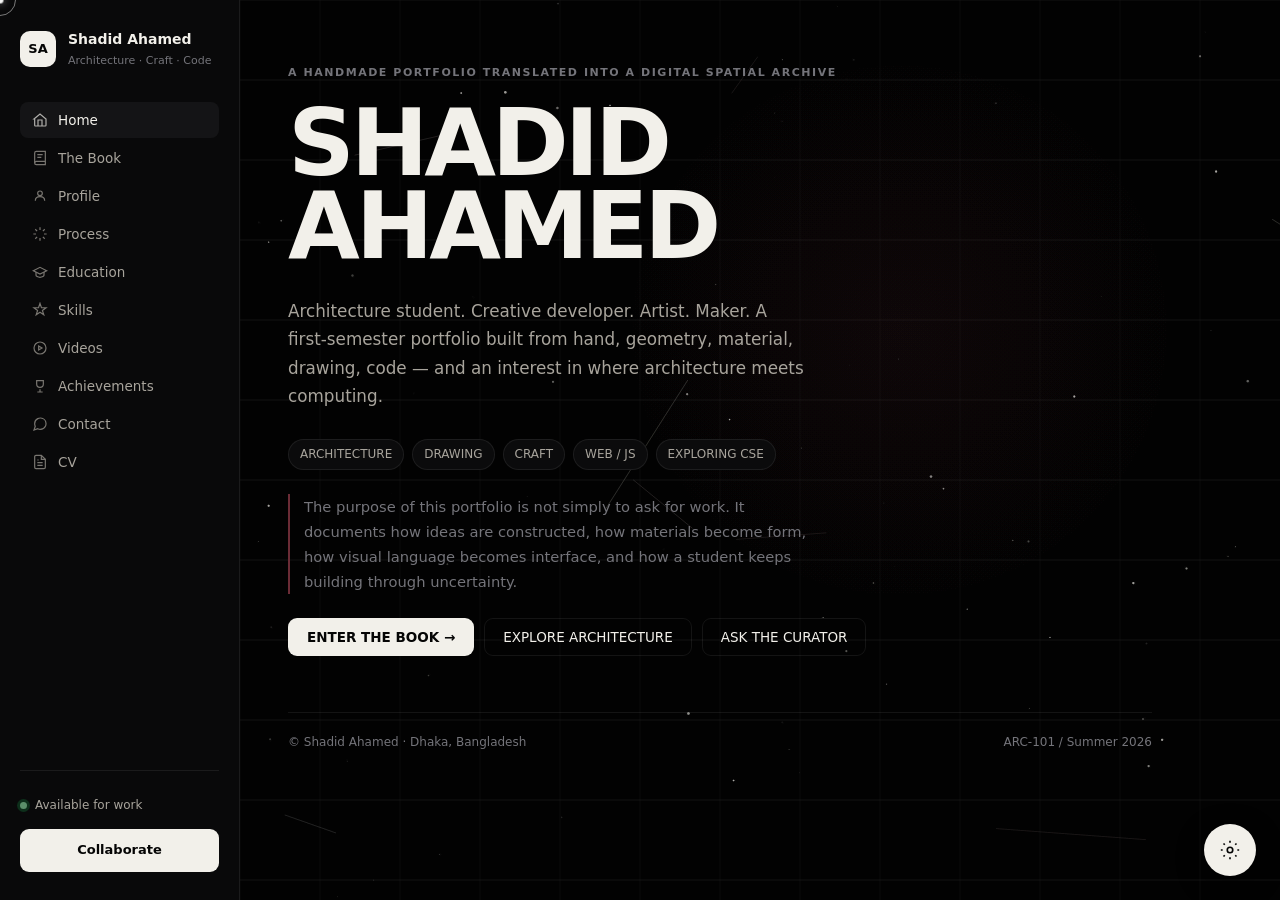
==== commit faa24620: "Update index-single.html" ====
--- a/index-single.html
+++ b/index-single.html
@@ -255,18 +255,19 @@
 .name-grid span.on { background: #fff; }
 .name-grid span.mid { background: rgba(255,255,255,0.45); }
 .name-stack h1 {
-  font-size: clamp(2.6rem, 7vw, 3.8rem);
+  font-size: clamp(3.2rem, 9vw, 5.8rem);
   font-weight: 800;
-  letter-spacing: -0.05em;
-  line-height: 0.95;
+  letter-spacing: -0.045em;
+  line-height: 0.9;
   margin: 0;
+  color: var(--text);
 }
 .name-stack .line-1 { display: block; }
 .name-stack .line-2 {
   display: block;
-  color: var(--muted);
-  font-weight: 700;
-  margin-top: 2px;
+  color: var(--text);
+  font-weight: 800;
+  margin-top: 0;
 }
 .home-meta { display: flex; flex-wrap: wrap; gap: 8px; margin-bottom: 24px; }
 .chip {
@@ -581,6 +582,80 @@
   .book-hero-grid { grid-template-columns: 1fr; }
 }
 .slider-item.active { border-color: rgba(255,255,255,0.55); box-shadow: 0 0 0 1px rgba(255,255,255,0.25); }
+
+/* CSS 3D floating book */
+.book-3d-wrap {
+  perspective: 1200px;
+  display: flex;
+  justify-content: center;
+  align-items: center;
+  min-height: 280px;
+  margin: 20px 0 28px;
+}
+.book-3d {
+  width: 180px;
+  height: 240px;
+  position: relative;
+  transform-style: preserve-3d;
+  animation: bookFloat 8s ease-in-out infinite, bookSpin 18s linear infinite;
+}
+@keyframes bookFloat {
+  0%, 100% { transform: translateY(0) rotateX(8deg) rotateY(-18deg); }
+  50% { transform: translateY(-14px) rotateX(6deg) rotateY(-12deg); }
+}
+@keyframes bookSpin {
+  0% { transform: translateY(0) rotateX(8deg) rotateY(-25deg); }
+  50% { transform: translateY(-10px) rotateX(5deg) rotateY(15deg); }
+  100% { transform: translateY(0) rotateX(8deg) rotateY(-25deg); }
+}
+.book-3d .face {
+  position: absolute;
+  width: 180px;
+  height: 240px;
+  background: #0a0a0a;
+  border: 1px solid rgba(242,240,234,0.12);
+  background-size: cover;
+  background-position: center;
+}
+.book-3d .front { transform: translateZ(12px); }
+.book-3d .back { transform: rotateY(180deg) translateZ(12px); background: #111; }
+.book-3d .spine {
+  width: 24px;
+  height: 240px;
+  left: 78px;
+  transform: rotateY(90deg) translateZ(90px);
+  background: linear-gradient(90deg, #1a1a1a, #0d0d0d);
+}
+.book-3d .top {
+  width: 180px;
+  height: 24px;
+  top: -12px;
+  transform: rotateX(90deg) translateZ(12px);
+  background: repeating-linear-gradient(90deg, #f2f0ea 0 8px, #111 8px 16px);
+  opacity: 0.9;
+}
+
+/* Orbital skill images */
+.orbit-wrap {
+  position: relative;
+  width: 100%;
+  height: 280px;
+  margin: 20px 0;
+  perspective: 900px;
+}
+.orbit-item {
+  position: absolute;
+  width: 110px;
+  height: 110px;
+  border-radius: 10px;
+  overflow: hidden;
+  border: 1px solid var(--border);
+  cursor: pointer;
+  transition: transform 0.4s, box-shadow 0.3s;
+  background: var(--bg-3);
+}
+.orbit-item img { width: 100%; height: 100%; object-fit: cover; }
+.orbit-item:hover { border-color: var(--border-hover); box-shadow: 0 0 20px rgba(255,255,255,0.1); z-index: 5; }
 </style>
 </head>
 <body>
@@ -625,54 +700,46 @@
 
     <section class="view active" id="view-home">
       <div class="home-hero">
-        <p class="section-label">Portfolio</p>
-        <div class="name-block">
-          <div class="name-grid" aria-hidden="true" title="Squares and Grid">
-            <span class="on"></span><span></span><span class="on"></span><span></span>
-            <span></span><span class="on"></span><span></span><span class="on"></span>
-            <span class="on"></span><span></span><span class="on"></span><span></span>
-            <span></span><span class="on"></span><span></span><span class="on"></span>
-          </div>
+        <p class="section-label" style="letter-spacing:0.14em;">A handmade portfolio translated into a digital spatial archive</p>
+        <div class="name-block" style="margin-top:12px;margin-bottom:28px;">
           <div class="name-stack">
-            <h1><span class="line-1">Shadid</span><span class="line-2">Ahamed</span></h1>
+            <h1><span class="line-1">SHADID</span><span class="line-2">AHAMED</span></h1>
           </div>
         </div>
-        <p class="lead">Architecture student at BRAC University. First-semester portfolio book — fully handmade. Drawing, grid thinking, digital experiments. Persistence as method.</p>
+        <p class="lead" style="max-width:520px;font-size:1.05rem;">Architecture student. Creative developer. Artist. Maker. A first-semester portfolio built from hand, geometry, material, drawing, code — and an interest in where architecture meets computing.</p>
         <div class="home-meta">
-          <span class="chip">Architecture</span>
-          <span class="chip">Handmade Craft</span>
-          <span class="chip">Drawing</span>
-          <span class="chip">Web / Code</span>
-          <span class="chip">BRAC · ARC-101</span>
+          <span class="chip">ARCHITECTURE</span>
+          <span class="chip">DRAWING</span>
+          <span class="chip">CRAFT</span>
+          <span class="chip">WEB / JS</span>
+          <span class="chip">EXPLORING CSE</span>
         </div>
+        <p style="color:var(--dim);font-size:0.92rem;max-width:520px;line-height:1.7;margin:20px 0 24px;border-left:2px solid var(--maroon);padding-left:14px;">
+          The purpose of this portfolio is not simply to ask for work. It documents how ideas are constructed, how materials become form, how visual language becomes interface, and how a student keeps building through uncertainty.
+        </p>
         <div class="btn-row">
-          <button class="btn btn-primary" data-view="book" onclick="showView('book')">The Book</button>
-          <button class="btn" data-view="skills" onclick="showView('skills')">Skills &amp; Work</button>
-          <a class="btn" href="https://drive.google.com/file/d/1pFIeAtxJgmMUcLbubDZjb6CgWmaHVTQV/view?usp=drive_link" target="_blank" rel="noopener">CV</a>
+          <button class="btn btn-primary" data-view="book" onclick="showView('book')">ENTER THE BOOK →</button>
+          <button class="btn" data-view="skills" onclick="showView('skills')">EXPLORE ARCHITECTURE</button>
+          <button class="btn" onclick="document.getElementById('ai-fab').click()">ASK THE CURATOR</button>
         </div>
       </div>
-      <div class="income-banner">
-        <h3>What this site is</h3>
-        <p>Not a standard hire-me page. A research-oriented talent document: the handmade portfolio book, process, drawings, architectural studies, and digital experiments. For teachers, admissions, collaborators, and anyone who values craft over templates.</p>
-        <div class="services">
-          <div class="service-item"><strong>The Book</strong><span>Fully handmade cover, geometric lettering, grids</span></div>
-          <div class="service-item"><strong>Drawing &amp; Models</strong><span>Competition work, plaster, composition</span></div>
-          <div class="service-item"><strong>Architecture</strong><span>First-semester studies, diagrams, thinking</span></div>
-          <div class="service-item"><strong>Digital</strong><span>TrendCart, interactive game, UI experiments</span></div>
-        </div>
-        <div class="btn-row">
-          <button class="btn btn-primary" data-view="book" onclick="showView('book')">Open The Book</button>
-          <a class="btn" href="mailto:shadidahamed.matashome05m@gmail.com">Email</a>
-          <a class="btn" href="https://wa.me/8801326162684" target="_blank" rel="noopener">WhatsApp</a>
-        </div>
-      </div>
-      <div class="footer-note"><span>© Shadid Ahamed</span><span>Dhaka, Bangladesh</span></div>
+      <div class="footer-note" style="margin-top:56px;"><span>© Shadid Ahamed · Dhaka, Bangladesh</span><span>ARC-101 / Summer 2026</span></div>
     </section>
 
     <section class="view" id="view-book">
       <p class="section-label">02 · Flagship · ARC-101 · Summer 2026</p>
       <h1>The Book</h1>
       <p class="lead" style="max-width:580px;">A first-semester portfolio constructed entirely by hand. Black mount / Swiss board, pen hatching, geometric lettering, checkerboard binding. No computer. This object is the clearest statement of how I think: control, grid, contrast, material honesty.</p>
+
+      <!-- CSS 3D floating book -->
+      <div class="book-3d-wrap">
+        <div class="book-3d" id="book3d" title="Handmade portfolio — ARC-101">
+          <div class="face front" style="background-image:url('images/book-01-cover-clean.jpg')"></div>
+          <div class="face back"></div>
+          <div class="face spine"></div>
+          <div class="face top"></div>
+        </div>
+      </div>
 
       <!-- Cinematic main stage -->
       <div id="book-stage" class="book-stage card" style="padding:0;overflow:hidden;margin:28px 0 18px;position:relative;cursor:pointer;">
@@ -734,15 +801,35 @@
     <section class="view" id="view-process">
       <p class="section-label">03 · Method</p>
       <h1>Process / Persistence</h1>
-      <p class="lead" style="max-width:560px;">Some things did not happen the way I expected. Some decisions were mine. Some outcomes were outside my control. I learned from the work, the mistakes and the setbacks, and kept building.</p>
-      <div class="card" style="margin-top:24px;max-width:640px;">
-        <p style="color:var(--muted);font-size:0.95rem;line-height:1.75;margin-bottom:14px;">
-          The public record is not a list of wounds. It is the response: the handmade book, the drawings, the models, the sites, the games, the continuous practice. Architecture taught structure. Drawing taught attention. Code taught systems. The through-line is the same — stay in the work.
-        </p>
-        <p style="color:var(--dim);font-size:0.9rem;line-height:1.65;">
-          “Lage Raho.” Keep going. Rise high enough that the noise cannot reach. That is the method, not a slogan.
-        </p>
+      <p class="lead" style="max-width:580px;">Some things did not happen the way I expected. Some decisions were mine. Some outcomes were outside my control. I learned from the work, the mistakes and the setbacks, and kept building.</p>
+
+      <div class="card" style="margin-top:28px;max-width:720px;">
+        <h3 style="margin-bottom:14px;font-size:1.05rem;">If I had to tell someone who Shadid was</h3>
+        <div style="color:var(--muted);font-size:0.92rem;line-height:1.8;">
+          <p style="margin-bottom:12px;">I would not begin with his results, his marks, or the things he failed to get. I would begin with how hard he kept trying.</p>
+          <p style="margin-bottom:12px;">He was someone who wanted a future badly enough to keep reaching for it even when life kept putting obstacles in front of him. He worked toward architecture, pushed himself through admissions, studied when he was exhausted, practiced drawing, built portfolios, learned new things, and kept looking for another door whenever one closed.</p>
+          <p style="margin-bottom:12px;">There were many closed doors. Disappointments that hurt more than he usually let people see. Pressure from family, money, education, relationships and personal loss. Times when he felt completely worn down. But he kept going.</p>
+          <p style="margin-bottom:12px;">He fought through academic pressure, disappointment, loneliness, financial stress and heartbreak. He fought to keep studying, keep creating, and build a future that felt like his own. He drew, designed, imagined spaces, websites, games and countless small ideas. He cared about details because making something beautiful and meaningful mattered to him.</p>
+          <p style="margin-bottom:12px;">The real achievement was everything he had to overcome to reach the things he did make. Behind every drawing was patience, behind every plan was hope, behind every “I’ll try again” was someone who had already been through a lot.</p>
+          <p style="margin-bottom:0;">His story was never just about whether one university, one relationship or one exam went exactly as planned. It was about a person who kept reaching forward. When I think about Shadid, I would not reduce him to his pain. I would remember the fighter who carried that pain and still tried to build something beautiful with his life.</p>
+        </div>
       </div>
+
+      <div class="card" style="margin-top:20px;max-width:720px;">
+        <h3 style="margin-bottom:14px;font-size:1.05rem;">Family</h3>
+        <div style="color:var(--muted);font-size:0.92rem;line-height:1.8;">
+          <p style="margin-bottom:12px;">From the outside my family may look ordinary. To me they were never just “family members”. They were shelter, pressure, anger, safety, misunderstanding, and a love that was not always spoken but was always there.</p>
+          <p style="margin-bottom:12px;"><strong style="color:var(--offwhite);">Father — Tofail Ahmed</strong>, Police Inspector. Duty, discipline, hard reality. Our relationship was not always easy. Sometimes his rules felt too strict. Sometimes I felt controlled rather than understood. I also know he carries responsibility for the family’s safety and future in his own way. Not all love is soft. Some arrives as concern, rules and duty.</p>
+          <p style="margin-bottom:12px;"><strong style="color:var(--offwhite);">Mother</strong> — homemaker. Her presence is so constant that its value is easy to miss day to day. She may not know every technical detail of architecture or every admission score, but she often senses mood and change before words. There has been anger and misunderstanding. “Hard” with her never meant absence of love.</p>
+          <p style="margin-bottom:12px;"><strong style="color:var(--offwhite);">Wife</strong> — the person I chose as partner. With her came hope, responsibility, money stress, adjustment, misunderstanding and large shared dreams. Not only romantic moments — also questions of support and understanding. She changed how I think about the future.</p>
+          <p style="margin-bottom:12px;"><strong style="color:var(--offwhite);">Younger sister</strong> — the ordinary mix of quarrel, distance, teasing and standing together. I have not always given enough time. She is still part of home and childhood.</p>
+          <p style="margin-bottom:0;">We have loved each other and hurt each other. Supported and failed to understand. None of us is perfect. I want them one day to be able to say: he struggled a lot, but he did not give up. That the father sees not only the difficult son but the person who fought to find his path. That the mother sees the son who tried to make something with his life. That is the truth I want held.</p>
+        </div>
+      </div>
+
+      <p style="margin-top:24px;font-size:0.9rem;color:var(--dim);max-width:640px;">
+        The public record is the response: the handmade book, the drawings, the models, the sites, the continuous practice. “Lage Raho.” Keep going. Rise high enough that the noise cannot reach.
+      </p>
     </section>
 
     <section class="view" id="view-education">
